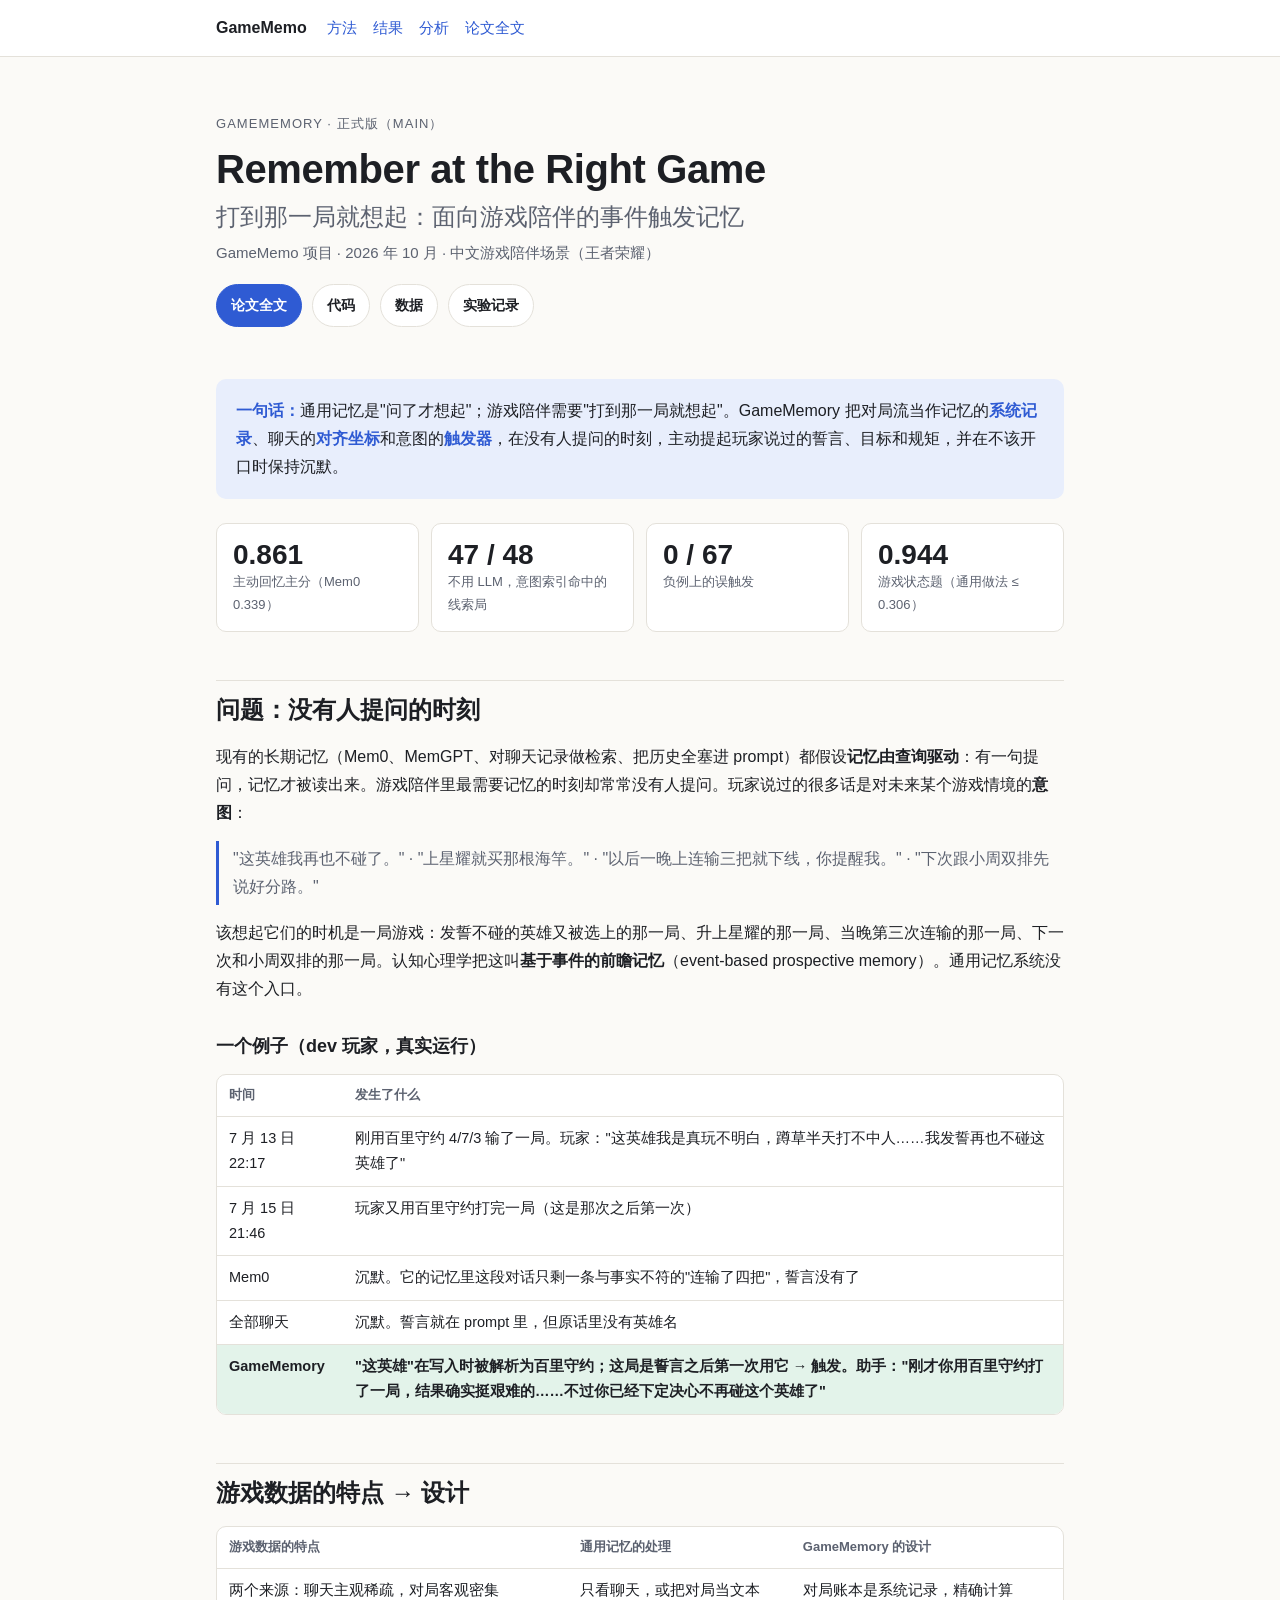
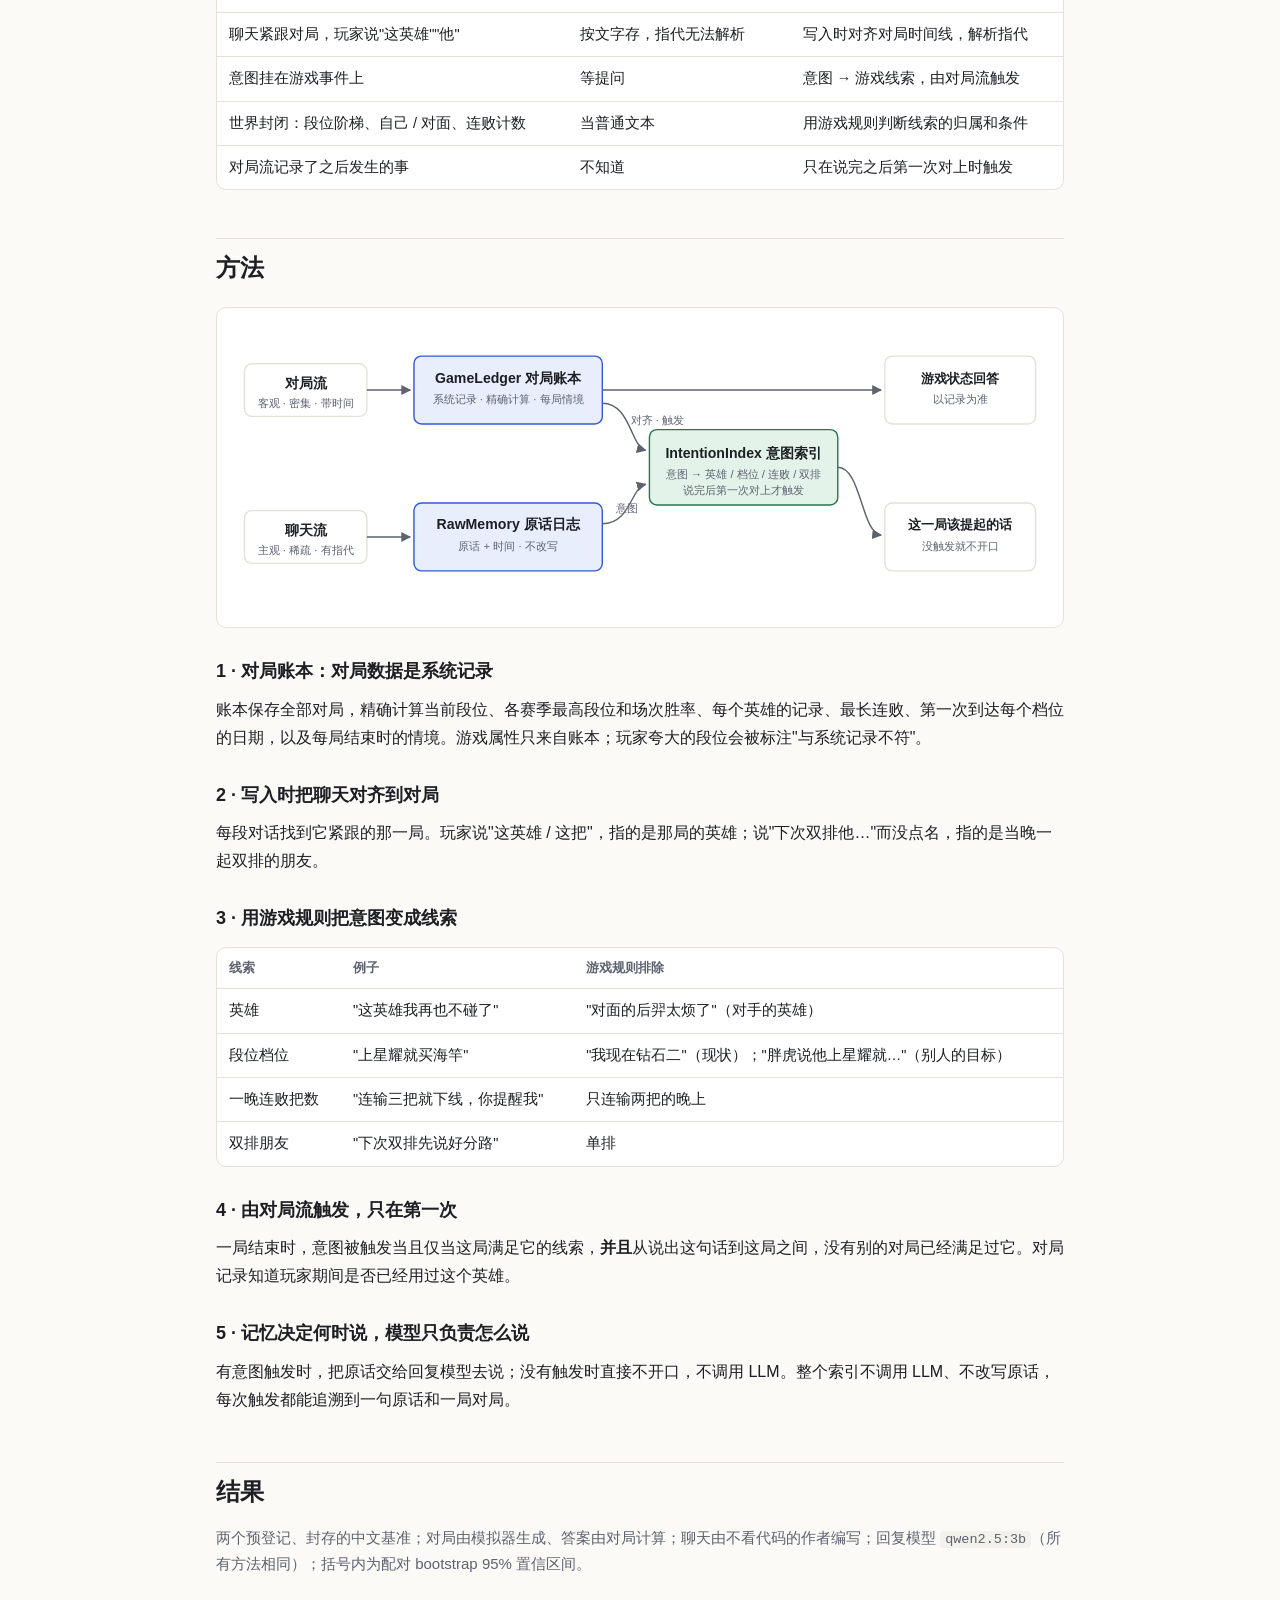
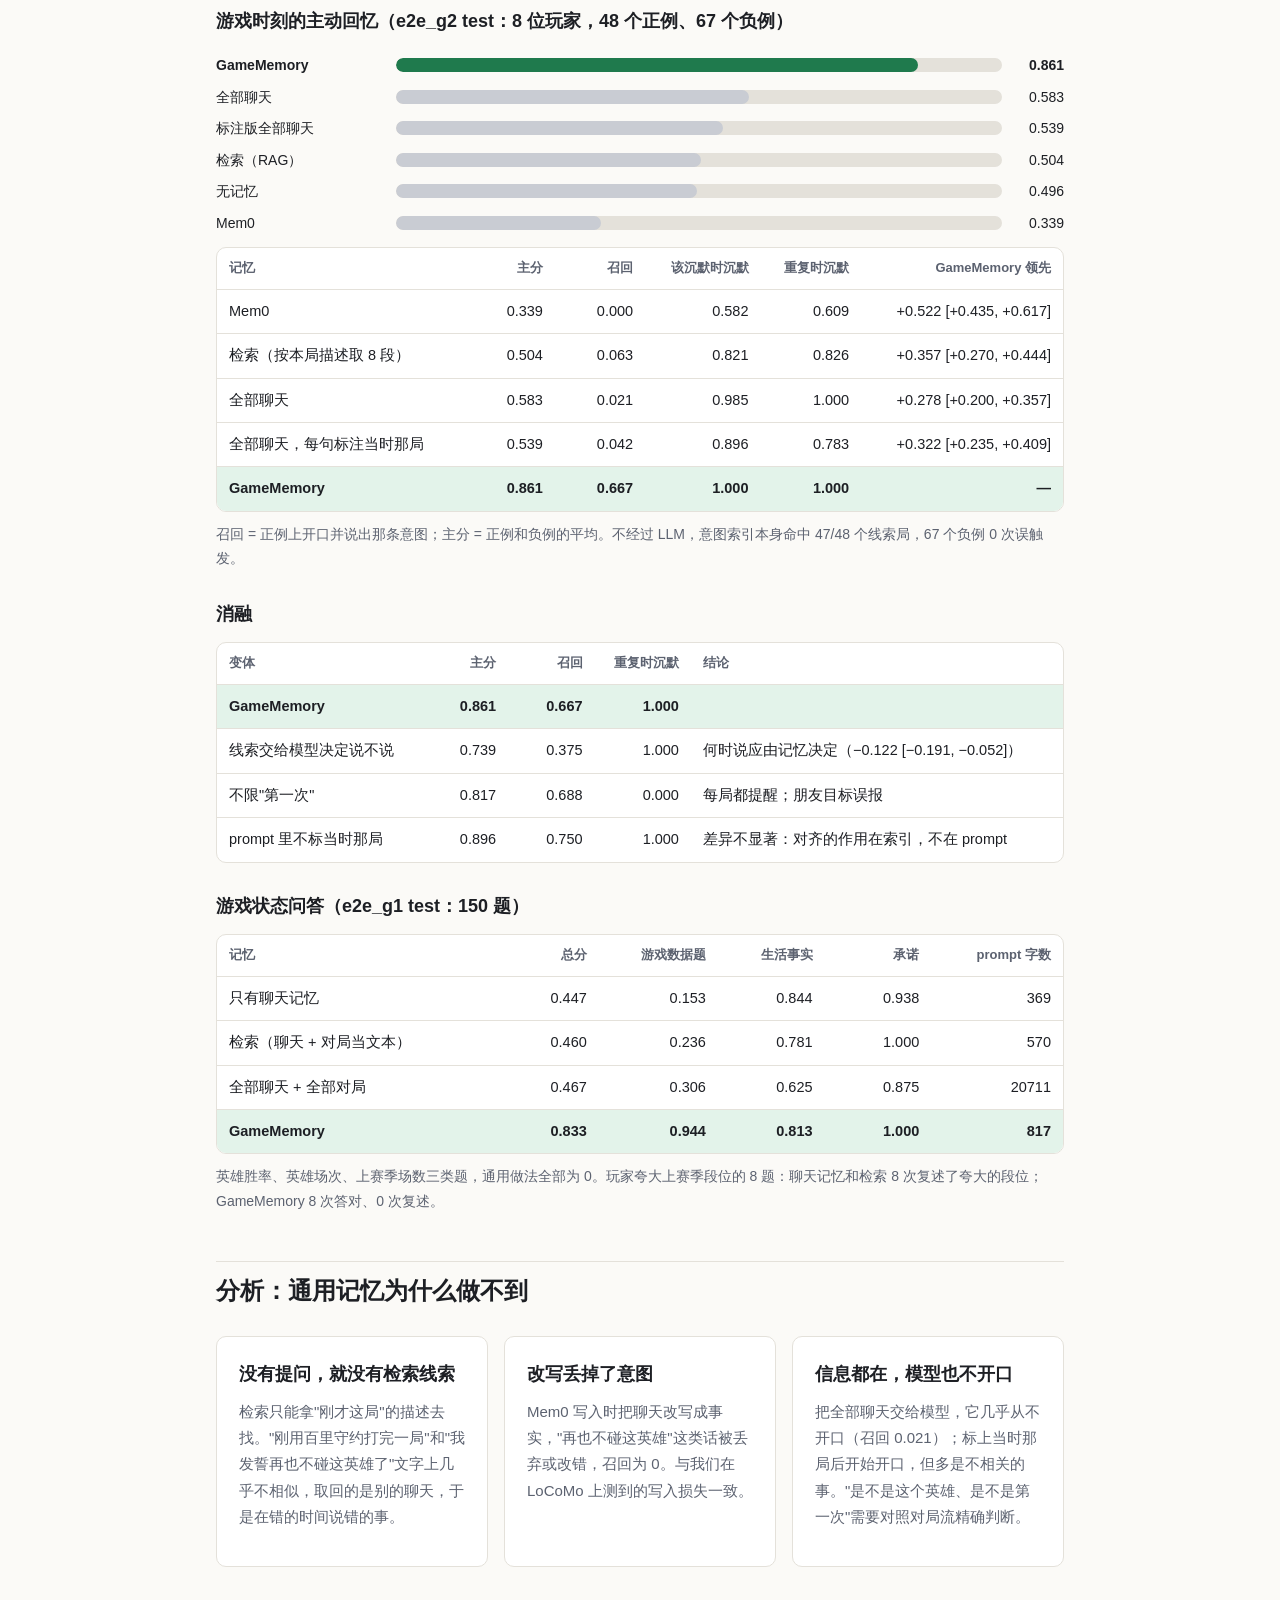
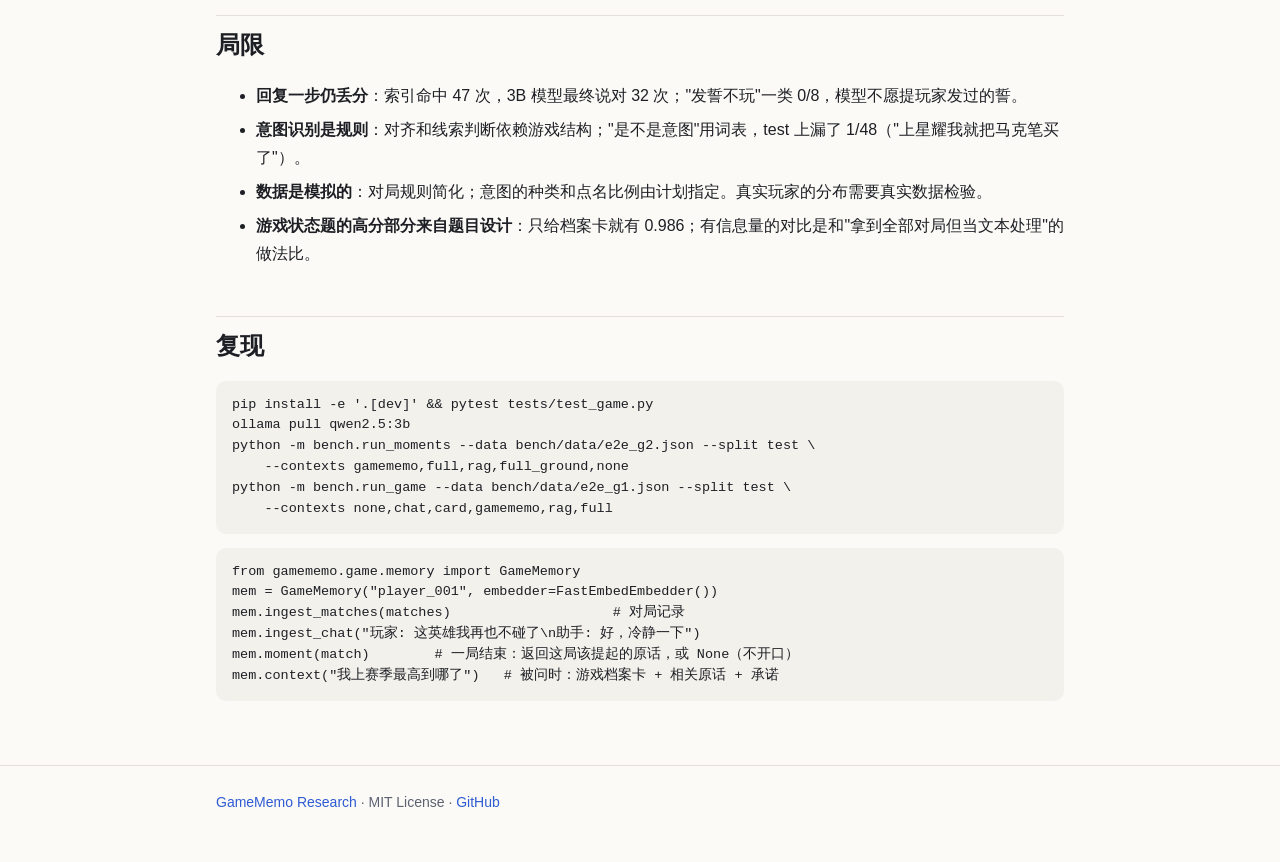
==== game-memory/index.html @ 614db61b "Publish project site from main:site/ Co-Authored-By: Claude Opus 5.5 <noreply@anthropic.com> Claude-" ====
<!doctype html>
<html lang="zh-CN">
<head>
<meta charset="utf-8">
<meta name="viewport" content="width=device-width, initial-scale=1">
<title>GameMemory · Event-Triggered Memory</title>
<meta name="description" content="Remember at the Right Game: Event-Triggered Memory for Game Companions. 打到那一局就想起：面向游戏陪伴的事件触发记忆。">
<link rel="stylesheet" href="../assets/style.css">
</head>
<body>
<header class="top"><div class="wrap">
  <a class="brand" href="../">GameMemo</a>
  <nav>
    <a href="#method">方法</a>
    <a href="#results">结果</a>
    <a href="#analysis">分析</a>
    <a href="https://github.com/haochen2115/GameMemo/blob/main/docs/PAPER.md">论文全文</a>
  </nav>
</div></header>

<main class="wrap">
<section class="hero">
  <p class="eyebrow">GameMemory · 正式版（main）</p>
  <h1>Remember at the Right Game<span class="sub">打到那一局就想起：面向游戏陪伴的事件触发记忆</span></h1>
  <p class="meta">GameMemo 项目 · 2026 年 10 月 · 中文游戏陪伴场景（王者荣耀）</p>
  <div class="buttons">
    <a class="btn primary" href="https://github.com/haochen2115/GameMemo/blob/main/docs/PAPER.md">论文全文</a>
    <a class="btn" href="https://github.com/haochen2115/GameMemo/tree/main/gamememo/game">代码</a>
    <a class="btn" href="https://github.com/haochen2115/GameMemo/tree/main/bench/data">数据</a>
    <a class="btn" href="https://github.com/haochen2115/GameMemo/blob/main/docs/EXPERIMENTS.md">实验记录</a>
  </div>
</section>

<div class="tldr">
  <strong>一句话：</strong>通用记忆是"问了才想起"；游戏陪伴需要"打到那一局就想起"。GameMemory 把对局流当作记忆的<strong>系统记录</strong>、聊天的<strong>对齐坐标</strong>和意图的<strong>触发器</strong>，在没有人提问的时刻，主动提起玩家说过的誓言、目标和规矩，并在不该开口时保持沉默。
</div>

<div class="stats">
  <div class="stat"><div class="n">0.861</div><div class="l">主动回忆主分（Mem0 0.339）</div></div>
  <div class="stat"><div class="n">47 / 48</div><div class="l">不用 LLM，意图索引命中的线索局</div></div>
  <div class="stat"><div class="n">0 / 67</div><div class="l">负例上的误触发</div></div>
  <div class="stat"><div class="n">0.944</div><div class="l">游戏状态题（通用做法 ≤ 0.306）</div></div>
</div>

<h2>问题：没有人提问的时刻</h2>
<p>现有的长期记忆（Mem0、MemGPT、对聊天记录做检索、把历史全塞进 prompt）都假设<strong>记忆由查询驱动</strong>：有一句提问，记忆才被读出来。游戏陪伴里最需要记忆的时刻却常常没有人提问。玩家说过的很多话是对未来某个游戏情境的<strong>意图</strong>：</p>
<div class="quote">"这英雄我再也不碰了。" · "上星耀就买那根海竿。" · "以后一晚上连输三把就下线，你提醒我。" · "下次跟小周双排先说好分路。"</div>
<p>该想起它们的时机是一局游戏：发誓不碰的英雄又被选上的那一局、升上星耀的那一局、当晚第三次连输的那一局、下一次和小周双排的那一局。认知心理学把这叫<strong>基于事件的前瞻记忆</strong>（event-based prospective memory）。通用记忆系统没有这个入口。</p>

<h3>一个例子（dev 玩家，真实运行）</h3>
<div class="table-scroll"><table>
  <tr><th>时间</th><th>发生了什么</th></tr>
  <tr><td>7 月 13 日 22:17</td><td>刚用百里守约 4/7/3 输了一局。玩家："这英雄我是真玩不明白，蹲草半天打不中人……我发誓再也不碰这英雄了"</td></tr>
  <tr><td>7 月 15 日 21:46</td><td>玩家又用百里守约打完一局（这是那次之后第一次）</td></tr>
  <tr><td>Mem0</td><td>沉默。它的记忆里这段对话只剩一条与事实不符的"连输了四把"，誓言没有了</td></tr>
  <tr><td>全部聊天</td><td>沉默。誓言就在 prompt 里，但原话里没有英雄名</td></tr>
  <tr class="ours"><td>GameMemory</td><td>"这英雄"在写入时被解析为百里守约；这局是誓言之后第一次用它 → 触发。助手："刚才你用百里守约打了一局，结果确实挺艰难的……不过你已经下定决心不再碰这个英雄了"</td></tr>
</table></div>

<h2>游戏数据的特点 → 设计</h2>
<div class="table-scroll"><table>
  <tr><th>游戏数据的特点</th><th>通用记忆的处理</th><th>GameMemory 的设计</th></tr>
  <tr><td>两个来源：聊天主观稀疏，对局客观密集</td><td>只看聊天，或把对局当文本</td><td>对局账本是系统记录，精确计算</td></tr>
  <tr><td>聊天紧跟对局，玩家说"这英雄""他"</td><td>按文字存，指代无法解析</td><td>写入时对齐对局时间线，解析指代</td></tr>
  <tr><td>意图挂在游戏事件上</td><td>等提问</td><td>意图 → 游戏线索，由对局流触发</td></tr>
  <tr><td>世界封闭：段位阶梯、自己 / 对面、连败计数</td><td>当普通文本</td><td>用游戏规则判断线索的归属和条件</td></tr>
  <tr><td>对局流记录了之后发生的事</td><td>不知道</td><td>只在说完之后第一次对上时触发</td></tr>
</table></div>

<h2 id="method">方法</h2>
<div class="figure wide">
<svg viewBox="0 0 860 300" role="img" aria-label="GameMemory 架构：对局流进入对局账本，聊天流进入原话日志；意图索引用对局账本对齐聊天、用对局流触发意图；输出游戏状态回答和这一局该提起的话。">
  <defs><marker id="arr" viewBox="0 0 10 10" refX="9" refY="5" markerWidth="7" markerHeight="7" orient="auto-start-reverse"><path d="M0,0 L10,5 L0,10 z" class="svg-arrow"/></marker></defs>
  <rect x="10" y="40" width="130" height="56" rx="8" class="svg-box"/>
  <text x="75" y="66" text-anchor="middle" class="svg-ink" font-size="15" font-weight="600">对局流</text>
  <text x="75" y="86" text-anchor="middle" class="svg-muted" font-size="12">客观 · 密集 · 带时间</text>
  <rect x="10" y="196" width="130" height="56" rx="8" class="svg-box"/>
  <text x="75" y="222" text-anchor="middle" class="svg-ink" font-size="15" font-weight="600">聊天流</text>
  <text x="75" y="242" text-anchor="middle" class="svg-muted" font-size="12">主观 · 稀疏 · 有指代</text>
  <rect x="190" y="32" width="200" height="72" rx="8" class="svg-box-accent"/>
  <text x="290" y="60" text-anchor="middle" class="svg-ink" font-size="15" font-weight="600">GameLedger 对局账本</text>
  <text x="290" y="82" text-anchor="middle" class="svg-muted" font-size="12">系统记录 · 精确计算 · 每局情境</text>
  <rect x="190" y="188" width="200" height="72" rx="8" class="svg-box-accent"/>
  <text x="290" y="216" text-anchor="middle" class="svg-ink" font-size="15" font-weight="600">RawMemory 原话日志</text>
  <text x="290" y="238" text-anchor="middle" class="svg-muted" font-size="12">原话 + 时间 · 不改写</text>
  <rect x="440" y="110" width="200" height="80" rx="8" class="svg-box-good"/>
  <text x="540" y="140" text-anchor="middle" class="svg-ink" font-size="15" font-weight="600">IntentionIndex 意图索引</text>
  <text x="540" y="161" text-anchor="middle" class="svg-muted" font-size="12">意图 → 英雄 / 档位 / 连败 / 双排</text>
  <text x="540" y="178" text-anchor="middle" class="svg-muted" font-size="12">说完后第一次对上才触发</text>
  <rect x="690" y="32" width="160" height="72" rx="8" class="svg-box"/>
  <text x="770" y="60" text-anchor="middle" class="svg-ink" font-size="14" font-weight="600">游戏状态回答</text>
  <text x="770" y="82" text-anchor="middle" class="svg-muted" font-size="12">以记录为准</text>
  <rect x="690" y="188" width="160" height="72" rx="8" class="svg-box"/>
  <text x="770" y="216" text-anchor="middle" class="svg-ink" font-size="14" font-weight="600">这一局该提起的话</text>
  <text x="770" y="238" text-anchor="middle" class="svg-muted" font-size="12">没触发就不开口</text>
  <line x1="140" y1="68" x2="186" y2="68" class="svg-line" marker-end="url(#arr)"/>
  <line x1="140" y1="224" x2="186" y2="224" class="svg-line" marker-end="url(#arr)"/>
  <path d="M390 82 C 420 82, 420 128, 436 132" class="svg-line" marker-end="url(#arr)"/>
  <text x="420" y="104" class="svg-muted" font-size="12">对齐 · 触发</text>
  <path d="M390 210 C 420 210, 420 172, 436 168" class="svg-line" marker-end="url(#arr)"/>
  <text x="404" y="198" class="svg-muted" font-size="12">意图</text>
  <line x1="390" y1="68" x2="686" y2="68" class="svg-line" marker-end="url(#arr)"/>
  <path d="M640 150 C 665 150, 665 220, 686 222" class="svg-line" marker-end="url(#arr)"/>
</svg>
</div>

<h3>1 · 对局账本：对局数据是系统记录</h3>
<p>账本保存全部对局，精确计算当前段位、各赛季最高段位和场次胜率、每个英雄的记录、最长连败、第一次到达每个档位的日期，以及每局结束时的情境。游戏属性只来自账本；玩家夸大的段位会被标注"与系统记录不符"。</p>

<h3>2 · 写入时把聊天对齐到对局</h3>
<p>每段对话找到它紧跟的那一局。玩家说"这英雄 / 这把"，指的是那局的英雄；说"下次双排他…"而没点名，指的是当晚一起双排的朋友。</p>

<h3>3 · 用游戏规则把意图变成线索</h3>
<div class="table-scroll"><table>
  <tr><th>线索</th><th>例子</th><th>游戏规则排除</th></tr>
  <tr><td>英雄</td><td>"这英雄我再也不碰了"</td><td>"对面的后羿太烦了"（对手的英雄）</td></tr>
  <tr><td>段位档位</td><td>"上星耀就买海竿"</td><td>"我现在钻石二"（现状）；"胖虎说他上星耀就…"（别人的目标）</td></tr>
  <tr><td>一晚连败把数</td><td>"连输三把就下线，你提醒我"</td><td>只连输两把的晚上</td></tr>
  <tr><td>双排朋友</td><td>"下次双排先说好分路"</td><td>单排</td></tr>
</table></div>

<h3>4 · 由对局流触发，只在第一次</h3>
<p>一局结束时，意图被触发当且仅当这局满足它的线索，<strong>并且</strong>从说出这句话到这局之间，没有别的对局已经满足过它。对局记录知道玩家期间是否已经用过这个英雄。</p>

<h3>5 · 记忆决定何时说，模型只负责怎么说</h3>
<p>有意图触发时，把原话交给回复模型去说；没有触发时直接不开口，不调用 LLM。整个索引不调用 LLM、不改写原话，每次触发都能追溯到一句原话和一局对局。</p>

<h2 id="results">结果</h2>
<p class="meta">两个预登记、封存的中文基准；对局由模拟器生成、答案由对局计算；聊天由不看代码的作者编写；回复模型 <code>qwen2.5:3b</code>（所有方法相同）；括号内为配对 bootstrap 95% 置信区间。</p>

<h3>游戏时刻的主动回忆（e2e_g2 test：8 位玩家，48 个正例、67 个负例）</h3>
<div class="bars" role="img" aria-label="主分：GameMemory 0.861，全部聊天 0.583，检索 0.504，无记忆 0.496，Mem0 0.339">
  <div class="bar-row ours"><span>GameMemory</span><div class="bar-track"><div class="bar-fill" style="width:86.1%"></div></div><span class="bar-val">0.861</span></div>
  <div class="bar-row"><span>全部聊天</span><div class="bar-track"><div class="bar-fill" style="width:58.3%"></div></div><span class="bar-val">0.583</span></div>
  <div class="bar-row"><span>标注版全部聊天</span><div class="bar-track"><div class="bar-fill" style="width:53.9%"></div></div><span class="bar-val">0.539</span></div>
  <div class="bar-row"><span>检索（RAG）</span><div class="bar-track"><div class="bar-fill" style="width:50.4%"></div></div><span class="bar-val">0.504</span></div>
  <div class="bar-row"><span>无记忆</span><div class="bar-track"><div class="bar-fill" style="width:49.6%"></div></div><span class="bar-val">0.496</span></div>
  <div class="bar-row"><span>Mem0</span><div class="bar-track"><div class="bar-fill" style="width:33.9%"></div></div><span class="bar-val">0.339</span></div>
</div>
<div class="table-scroll"><table>
  <tr><th>记忆</th><th class="num">主分</th><th class="num">召回</th><th class="num">该沉默时沉默</th><th class="num">重复时沉默</th><th class="num">GameMemory 领先</th></tr>
  <tr><td>Mem0</td><td class="num">0.339</td><td class="num">0.000</td><td class="num">0.582</td><td class="num">0.609</td><td class="num">+0.522 [+0.435, +0.617]</td></tr>
  <tr><td>检索（按本局描述取 8 段）</td><td class="num">0.504</td><td class="num">0.063</td><td class="num">0.821</td><td class="num">0.826</td><td class="num">+0.357 [+0.270, +0.444]</td></tr>
  <tr><td>全部聊天</td><td class="num">0.583</td><td class="num">0.021</td><td class="num">0.985</td><td class="num">1.000</td><td class="num">+0.278 [+0.200, +0.357]</td></tr>
  <tr><td>全部聊天，每句标注当时那局</td><td class="num">0.539</td><td class="num">0.042</td><td class="num">0.896</td><td class="num">0.783</td><td class="num">+0.322 [+0.235, +0.409]</td></tr>
  <tr class="ours"><td>GameMemory</td><td class="num">0.861</td><td class="num">0.667</td><td class="num">1.000</td><td class="num">1.000</td><td class="num">—</td></tr>
</table></div>
<p class="caption">召回 = 正例上开口并说出那条意图；主分 = 正例和负例的平均。不经过 LLM，意图索引本身命中 47/48 个线索局，67 个负例 0 次误触发。</p>

<h3>消融</h3>
<div class="table-scroll"><table>
  <tr><th>变体</th><th class="num">主分</th><th class="num">召回</th><th class="num">重复时沉默</th><th>结论</th></tr>
  <tr class="ours"><td>GameMemory</td><td class="num">0.861</td><td class="num">0.667</td><td class="num">1.000</td><td></td></tr>
  <tr><td>线索交给模型决定说不说</td><td class="num">0.739</td><td class="num">0.375</td><td class="num">1.000</td><td>何时说应由记忆决定（−0.122 [−0.191, −0.052]）</td></tr>
  <tr><td>不限"第一次"</td><td class="num">0.817</td><td class="num">0.688</td><td class="num">0.000</td><td>每局都提醒；朋友目标误报</td></tr>
  <tr><td>prompt 里不标当时那局</td><td class="num">0.896</td><td class="num">0.750</td><td class="num">1.000</td><td>差异不显著：对齐的作用在索引，不在 prompt</td></tr>
</table></div>

<h3>游戏状态问答（e2e_g1 test：150 题）</h3>
<div class="table-scroll"><table>
  <tr><th>记忆</th><th class="num">总分</th><th class="num">游戏数据题</th><th class="num">生活事实</th><th class="num">承诺</th><th class="num">prompt 字数</th></tr>
  <tr><td>只有聊天记忆</td><td class="num">0.447</td><td class="num">0.153</td><td class="num">0.844</td><td class="num">0.938</td><td class="num">369</td></tr>
  <tr><td>检索（聊天 + 对局当文本）</td><td class="num">0.460</td><td class="num">0.236</td><td class="num">0.781</td><td class="num">1.000</td><td class="num">570</td></tr>
  <tr><td>全部聊天 + 全部对局</td><td class="num">0.467</td><td class="num">0.306</td><td class="num">0.625</td><td class="num">0.875</td><td class="num">20711</td></tr>
  <tr class="ours"><td>GameMemory</td><td class="num">0.833</td><td class="num">0.944</td><td class="num">0.813</td><td class="num">1.000</td><td class="num">817</td></tr>
</table></div>
<p class="caption">英雄胜率、英雄场次、上赛季场数三类题，通用做法全部为 0。玩家夸大上赛季段位的 8 题：聊天记忆和检索 8 次复述了夸大的段位；GameMemory 8 次答对、0 次复述。</p>

<h2 id="analysis">分析：通用记忆为什么做不到</h2>
<div class="cards">
  <div class="card"><h3>没有提问，就没有检索线索</h3><p>检索只能拿"刚才这局"的描述去找。"刚用百里守约打完一局"和"我发誓再也不碰这英雄了"文字上几乎不相似，取回的是别的聊天，于是在错的时间说错的事。</p></div>
  <div class="card"><h3>改写丢掉了意图</h3><p>Mem0 写入时把聊天改写成事实，"再也不碰这英雄"这类话被丢弃或改错，召回为 0。与我们在 LoCoMo 上测到的写入损失一致。</p></div>
  <div class="card"><h3>信息都在，模型也不开口</h3><p>把全部聊天交给模型，它几乎从不开口（召回 0.021）；标上当时那局后开始开口，但多是不相关的事。"是不是这个英雄、是不是第一次"需要对照对局流精确判断。</p></div>
</div>

<h2>局限</h2>
<ul class="tight">
  <li><strong>回复一步仍丢分</strong>：索引命中 47 次，3B 模型最终说对 32 次；"发誓不玩"一类 0/8，模型不愿提玩家发过的誓。</li>
  <li><strong>意图识别是规则</strong>：对齐和线索判断依赖游戏结构；"是不是意图"用词表，test 上漏了 1/48（"上星耀我就把马克笔买了"）。</li>
  <li><strong>数据是模拟的</strong>：对局规则简化；意图的种类和点名比例由计划指定。真实玩家的分布需要真实数据检验。</li>
  <li><strong>游戏状态题的高分部分来自题目设计</strong>：只给档案卡就有 0.986；有信息量的对比是和"拿到全部对局但当文本处理"的做法比。</li>
</ul>

<h2>复现</h2>
<pre><code>pip install -e '.[dev]' &amp;&amp; pytest tests/test_game.py
ollama pull qwen2.5:3b
python -m bench.run_moments --data bench/data/e2e_g2.json --split test \
    --contexts gamememo,full,rag,full_ground,none
python -m bench.run_game --data bench/data/e2e_g1.json --split test \
    --contexts none,chat,card,gamememo,rag,full</code></pre>
<pre><code>from gamememo.game.memory import GameMemory
mem = GameMemory("player_001", embedder=FastEmbedEmbedder())
mem.ingest_matches(matches)                    # 对局记录
mem.ingest_chat("玩家: 这英雄我再也不碰了\n助手: 好，冷静一下")
mem.moment(match)        # 一局结束：返回这局该提起的原话，或 None（不开口）
mem.context("我上赛季最高到哪了")   # 被问时：游戏档案卡 + 相关原话 + 承诺</code></pre>
</main>

<footer><div class="wrap"><a href="../">GameMemo Research</a> · MIT License · <a href="https://github.com/haochen2115/GameMemo">GitHub</a></div></footer>
</body>
</html>
---- assets/style.css ----
:root {
  --bg: #fbfaf7;
  --surface: #ffffff;
  --ink: #1d1f24;
  --muted: #5c6270;
  --line: #e4e1da;
  --accent: #2f5bd3;
  --accent-soft: #e8eefc;
  --good: #1f7a4d;
  --good-soft: #e3f3ea;
  --warn: #9a5b00;
  --warn-soft: #fbf0dd;
  --bar-base: #c9ccd3;
  --code-bg: #f3f1ec;
  --radius: 10px;
  --maxw: 880px;
  color-scheme: light;
}
@media (prefers-color-scheme: dark) {
  :root {
    --bg: #14161b;
    --surface: #1b1e24;
    --ink: #e8e9ec;
    --muted: #a3a8b3;
    --line: #2c3038;
    --accent: #7ea2ff;
    --accent-soft: #1f2a44;
    --good: #5fd39a;
    --good-soft: #17342a;
    --warn: #f0b660;
    --warn-soft: #3a2c15;
    --bar-base: #464b56;
    --code-bg: #22252c;
    color-scheme: dark;
  }
}
* { box-sizing: border-box; }
html { -webkit-text-size-adjust: 100%; }
body {
  margin: 0;
  background: var(--bg);
  color: var(--ink);
  font: 16px/1.75 -apple-system, BlinkMacSystemFont, "Segoe UI", "PingFang SC", "Hiragino Sans GB",
        "Noto Sans CJK SC", "Microsoft YaHei", sans-serif;
}
a { color: var(--accent); text-decoration: none; }
a:hover { text-decoration: underline; }
.wrap { max-width: var(--maxw); margin: 0 auto; padding: 0 16px; }
header.top {
  border-bottom: 1px solid var(--line);
  background: var(--surface);
}
header.top .wrap { display: flex; gap: 20px; align-items: center; height: 56px; flex-wrap: wrap; }
header.top .brand { font-weight: 700; color: var(--ink); }
header.top nav { display: flex; gap: 16px; font-size: 15px; }
.hero { padding: 56px 0 28px; }
.eyebrow { font-size: 13px; letter-spacing: .08em; text-transform: uppercase; color: var(--muted); margin: 0 0 8px; }
h1 { font-size: clamp(28px, 5vw, 40px); line-height: 1.25; margin: 0 0 8px; letter-spacing: -.01em; }
h1 .sub { display: block; font-size: .6em; font-weight: 500; color: var(--muted); margin-top: 8px; letter-spacing: 0; }
h2 { font-size: 24px; margin: 48px 0 12px; padding-top: 8px; border-top: 1px solid var(--line); }
h3 { font-size: 18px; margin: 28px 0 8px; }
p { margin: 0 0 14px; }
.meta { color: var(--muted); font-size: 15px; }
.buttons { display: flex; gap: 10px; flex-wrap: wrap; margin: 18px 0 0; }
.btn {
  display: inline-block; padding: 8px 14px; border-radius: 999px; font-size: 14px; font-weight: 600;
  border: 1px solid var(--line); background: var(--surface); color: var(--ink);
}
.btn.primary { background: var(--accent); border-color: var(--accent); color: #fff; }
@media (prefers-color-scheme: dark) { .btn.primary { color: #0e1320; } }
.tldr {
  background: var(--accent-soft); border-radius: var(--radius); padding: 18px 20px; margin: 24px 0;
}
.tldr strong { color: var(--accent); }
.cards { display: grid; grid-template-columns: repeat(auto-fit, minmax(260px, 1fr)); gap: 16px; margin: 24px 0; }
.card {
  background: var(--surface); border: 1px solid var(--line); border-radius: var(--radius); padding: 22px;
  display: flex; flex-direction: column;
}
.card h3 { margin-top: 0; }
.card .tag { font-size: 12px; font-weight: 700; letter-spacing: .06em; text-transform: uppercase; margin-bottom: 8px; }
.tag.formal { color: var(--good); }
.tag.preview { color: var(--warn); }
.card p { color: var(--muted); font-size: 15px; }
.card .more { margin-top: auto; font-weight: 600; }
.stats { display: grid; grid-template-columns: repeat(auto-fit, minmax(150px, 1fr)); gap: 12px; margin: 20px 0; }
.stat { background: var(--surface); border: 1px solid var(--line); border-radius: var(--radius); padding: 14px 16px; }
.stat .n { font-size: 28px; font-weight: 700; line-height: 1.2; font-variant-numeric: tabular-nums; }
.stat .l { font-size: 13px; color: var(--muted); }
.table-scroll { overflow-x: auto; margin: 12px 0 18px; border: 1px solid var(--line); border-radius: var(--radius); background: var(--surface); }
table { border-collapse: collapse; width: 100%; font-size: 14.5px; font-variant-numeric: tabular-nums; }
th, td { padding: 9px 12px; text-align: left; border-bottom: 1px solid var(--line); vertical-align: top; }
td.num, th.num { white-space: nowrap; }
th, td { min-width: 5.5em; }
th { font-weight: 600; color: var(--muted); font-size: 13px; }
tr:last-child td { border-bottom: 0; }
td.num, th.num { text-align: right; }
tr.ours td { background: var(--good-soft); font-weight: 600; }
.caption { font-size: 14px; color: var(--muted); margin-top: -8px; }
.bars { margin: 16px 0 8px; }
.bar-row { display: grid; grid-template-columns: 170px 1fr 52px; gap: 10px; align-items: center; margin: 7px 0; font-size: 14px; }
.bar-track { height: 14px; background: var(--line); border-radius: 7px; overflow: hidden; }
.bar-fill { height: 100%; background: var(--bar-base); border-radius: 7px; }
.bar-row.ours .bar-fill { background: var(--good); }
.bar-row.ours { font-weight: 700; }
.bar-val { text-align: right; font-variant-numeric: tabular-nums; }
@media (max-width: 520px) { .bar-row { grid-template-columns: 110px 1fr 44px; font-size: 13px; } }
.quote { border-left: 3px solid var(--accent); padding: 4px 0 4px 14px; margin: 14px 0; color: var(--muted); }
.figure { background: var(--surface); border: 1px solid var(--line); border-radius: var(--radius); padding: 18px; margin: 18px 0; }
.figure svg, .figure img { width: 100%; height: auto; display: block; }
.note { background: var(--warn-soft); border-radius: var(--radius); padding: 14px 18px; margin: 18px 0; font-size: 15px; }
code, pre { font-family: ui-monospace, SFMono-Regular, Menlo, Consolas, monospace; font-size: 13.5px; }
code { background: var(--code-bg); padding: 1px 5px; border-radius: 4px; }
pre { background: var(--code-bg); padding: 14px 16px; border-radius: var(--radius); overflow-x: auto; line-height: 1.55; }
pre code { background: none; padding: 0; }
ol.contrib li, ul.tight li { margin-bottom: 6px; }
footer { border-top: 1px solid var(--line); margin-top: 64px; padding: 24px 0 48px; color: var(--muted); font-size: 14px; }
.svg-ink { fill: var(--ink); }
.svg-muted { fill: var(--muted); }
.svg-box { fill: var(--surface); stroke: var(--line); stroke-width: 1.5; }
.svg-box-accent { fill: var(--accent-soft); stroke: var(--accent); stroke-width: 1.5; }
.svg-box-good { fill: var(--good-soft); stroke: var(--good); stroke-width: 1.5; }
.svg-line { stroke: var(--muted); stroke-width: 1.5; fill: none; }
.svg-arrow { fill: var(--muted); }
.figure.wide { overflow-x: auto; }
.figure.wide svg { min-width: 640px; }
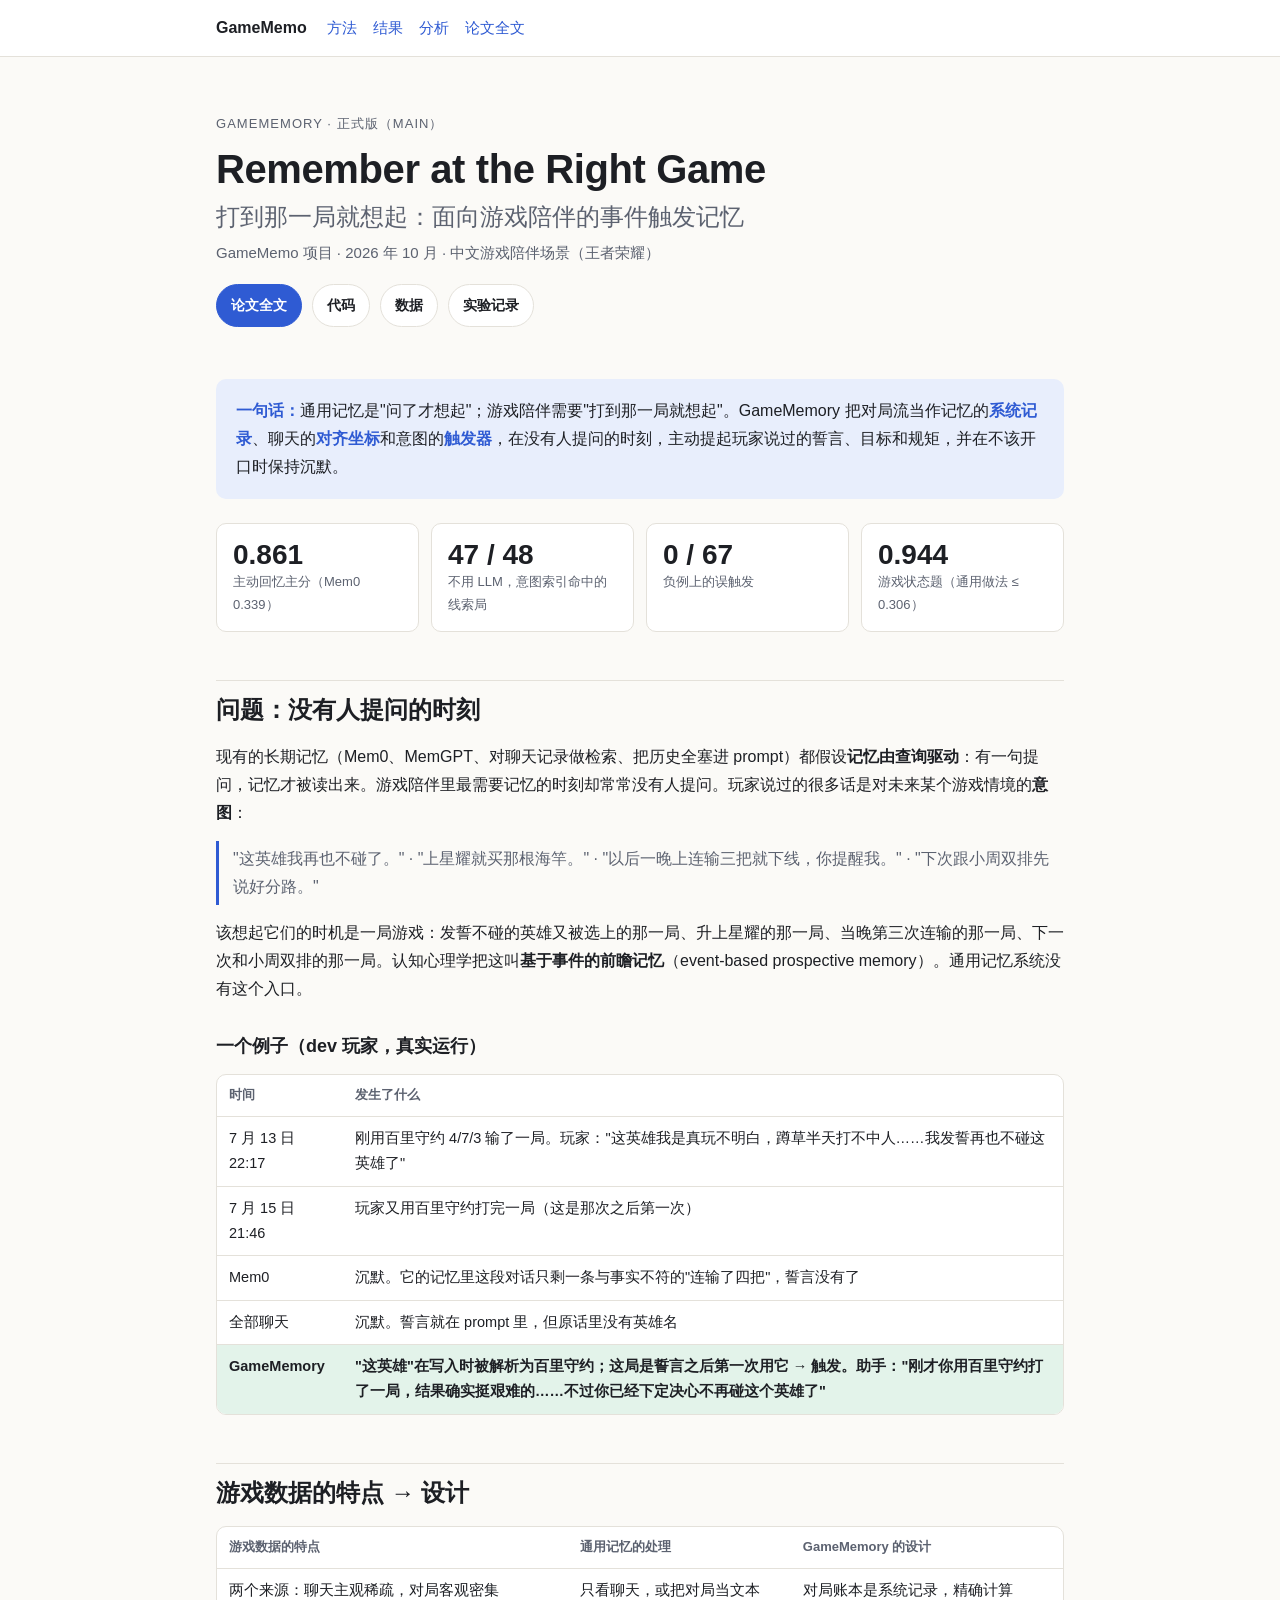
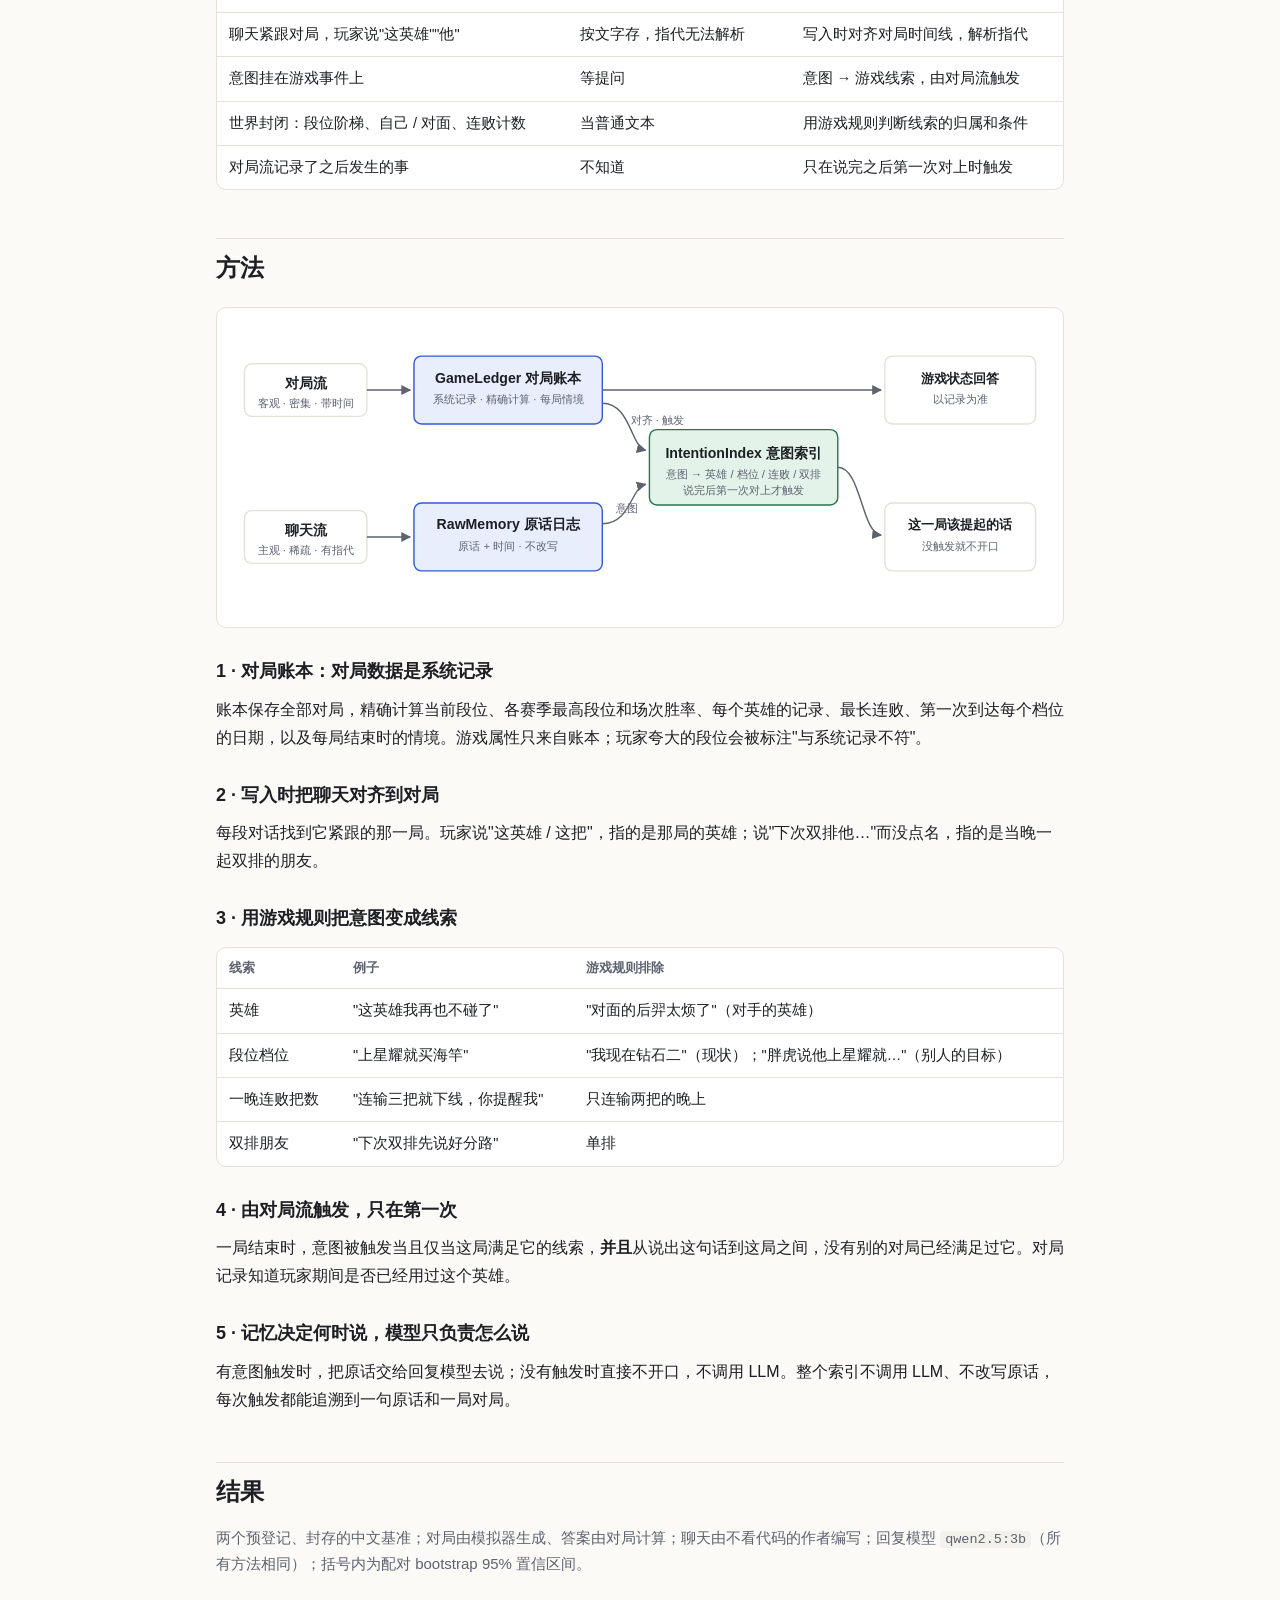
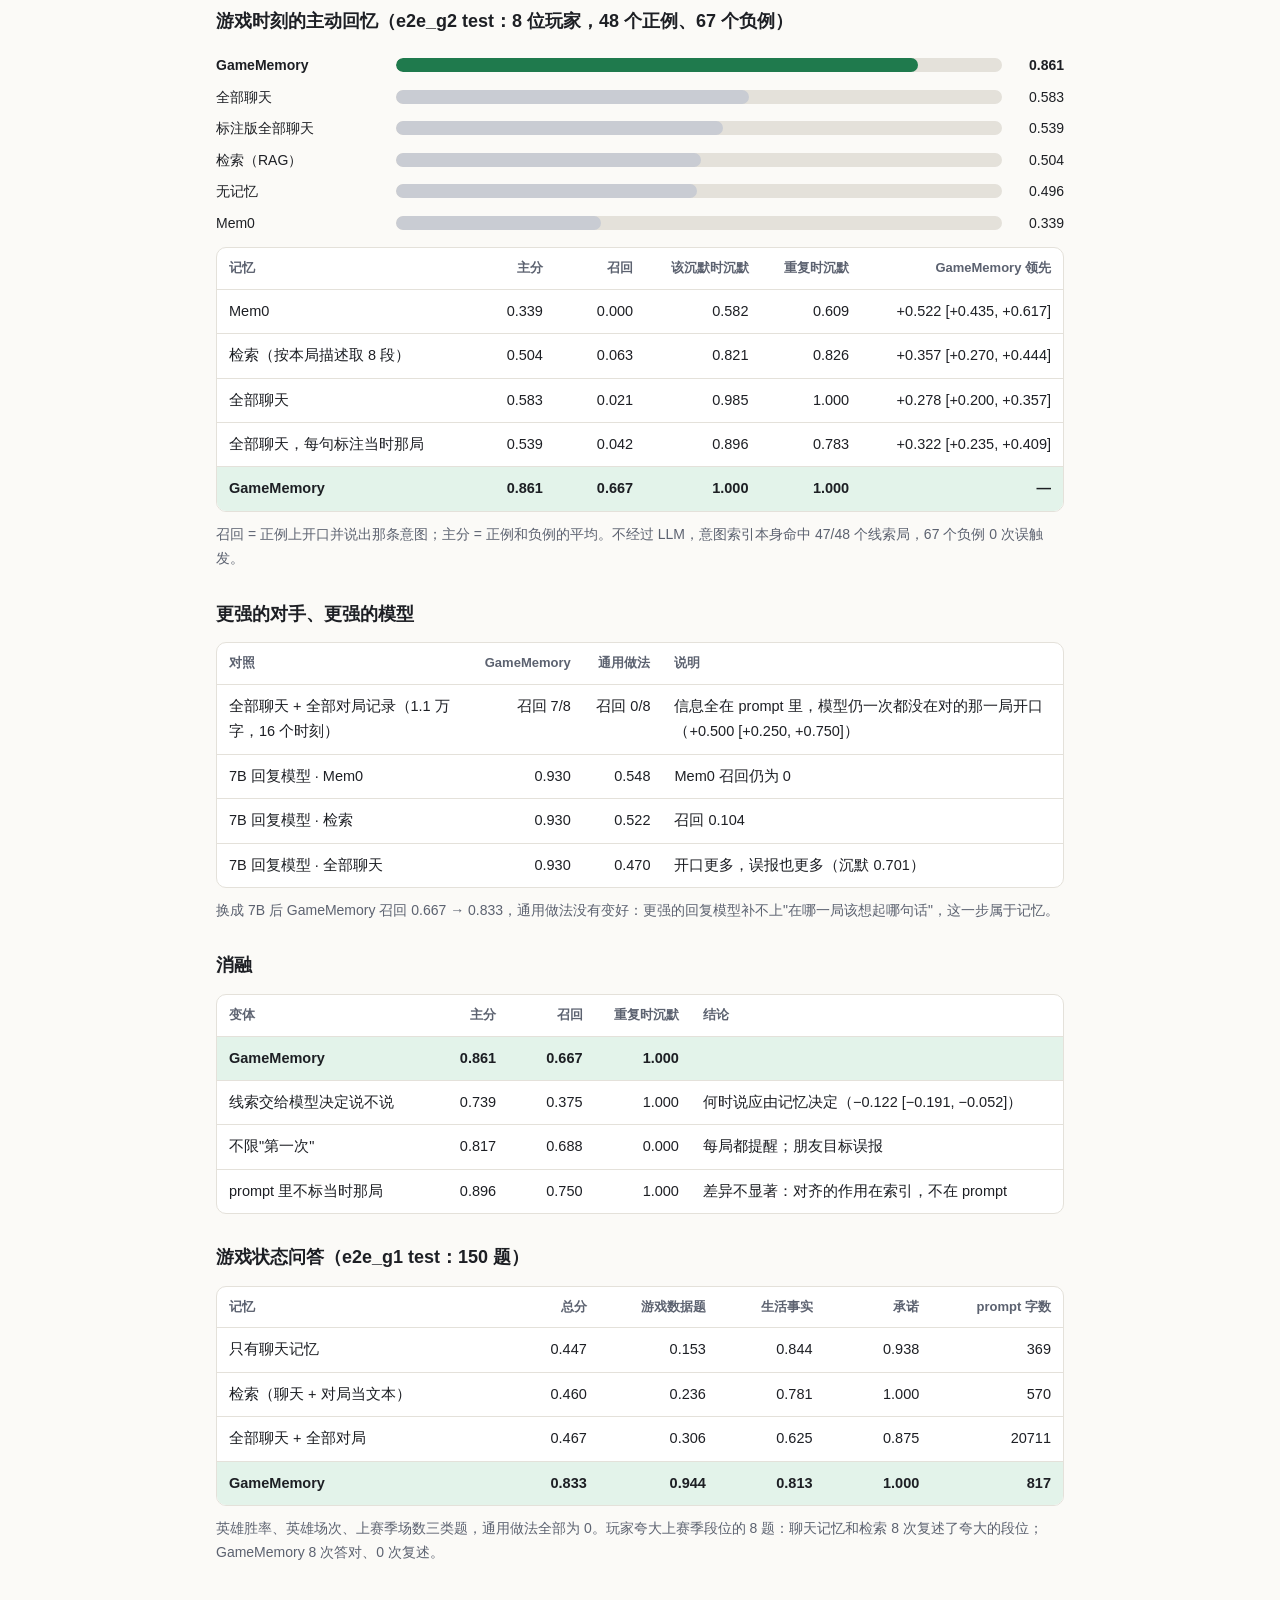
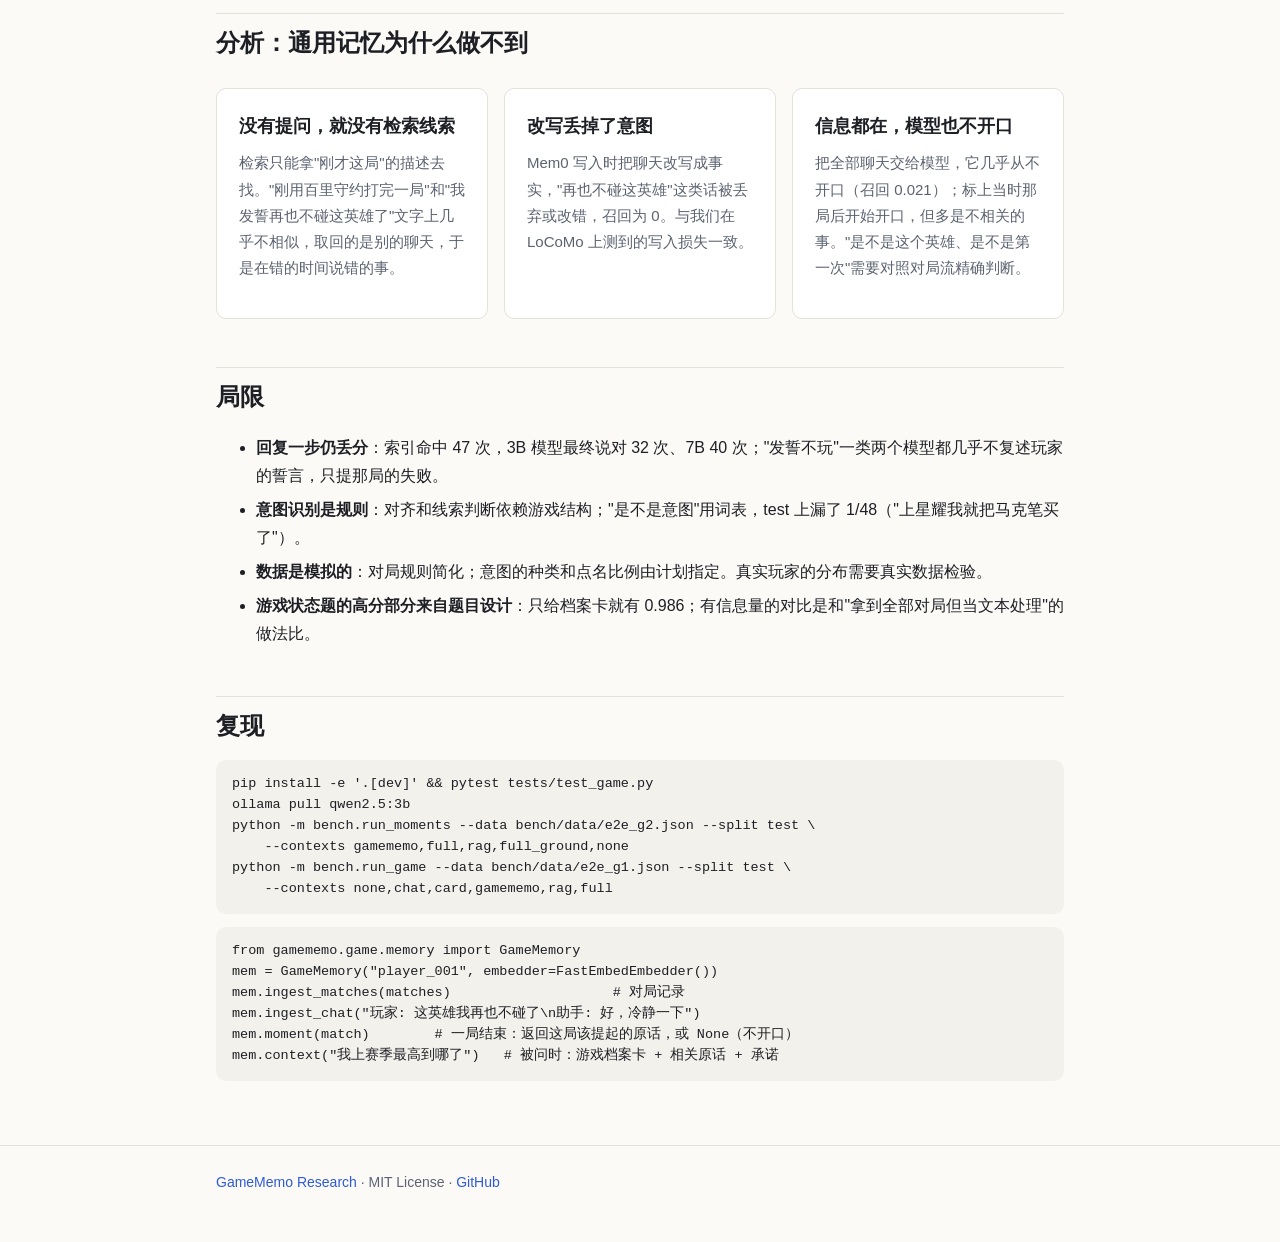
==== commit 85eacccb: "Publish site: 7B and full-log results Co-Authored-By: Claude Opus 5.5 <noreply@anthropic.com> Claude" ====
--- a/game-memory/index.html
+++ b/game-memory/index.html
@@ -147,6 +147,16 @@
 </table></div>
 <p class="caption">召回 = 正例上开口并说出那条意图；主分 = 正例和负例的平均。不经过 LLM，意图索引本身命中 47/48 个线索局，67 个负例 0 次误触发。</p>
 
+<h3>更强的对手、更强的模型</h3>
+<div class="table-scroll"><table>
+  <tr><th>对照</th><th class="num">GameMemory</th><th class="num">通用做法</th><th>说明</th></tr>
+  <tr><td>全部聊天 + 全部对局记录（1.1 万字，16 个时刻）</td><td class="num">召回 7/8</td><td class="num">召回 0/8</td><td>信息全在 prompt 里，模型仍一次都没在对的那一局开口（+0.500 [+0.250, +0.750]）</td></tr>
+  <tr><td>7B 回复模型 · Mem0</td><td class="num">0.930</td><td class="num">0.548</td><td>Mem0 召回仍为 0</td></tr>
+  <tr><td>7B 回复模型 · 检索</td><td class="num">0.930</td><td class="num">0.522</td><td>召回 0.104</td></tr>
+  <tr><td>7B 回复模型 · 全部聊天</td><td class="num">0.930</td><td class="num">0.470</td><td>开口更多，误报也更多（沉默 0.701）</td></tr>
+</table></div>
+<p class="caption">换成 7B 后 GameMemory 召回 0.667 → 0.833，通用做法没有变好：更强的回复模型补不上"在哪一局该想起哪句话"，这一步属于记忆。</p>
+
 <h3>消融</h3>
 <div class="table-scroll"><table>
   <tr><th>变体</th><th class="num">主分</th><th class="num">召回</th><th class="num">重复时沉默</th><th>结论</th></tr>
@@ -175,7 +185,7 @@
 
 <h2>局限</h2>
 <ul class="tight">
-  <li><strong>回复一步仍丢分</strong>：索引命中 47 次，3B 模型最终说对 32 次；"发誓不玩"一类 0/8，模型不愿提玩家发过的誓。</li>
+  <li><strong>回复一步仍丢分</strong>：索引命中 47 次，3B 模型最终说对 32 次、7B 40 次；"发誓不玩"一类两个模型都几乎不复述玩家的誓言，只提那局的失败。</li>
   <li><strong>意图识别是规则</strong>：对齐和线索判断依赖游戏结构；"是不是意图"用词表，test 上漏了 1/48（"上星耀我就把马克笔买了"）。</li>
   <li><strong>数据是模拟的</strong>：对局规则简化；意图的种类和点名比例由计划指定。真实玩家的分布需要真实数据检验。</li>
   <li><strong>游戏状态题的高分部分来自题目设计</strong>：只给档案卡就有 0.986；有信息量的对比是和"拿到全部对局但当文本处理"的做法比。</li>
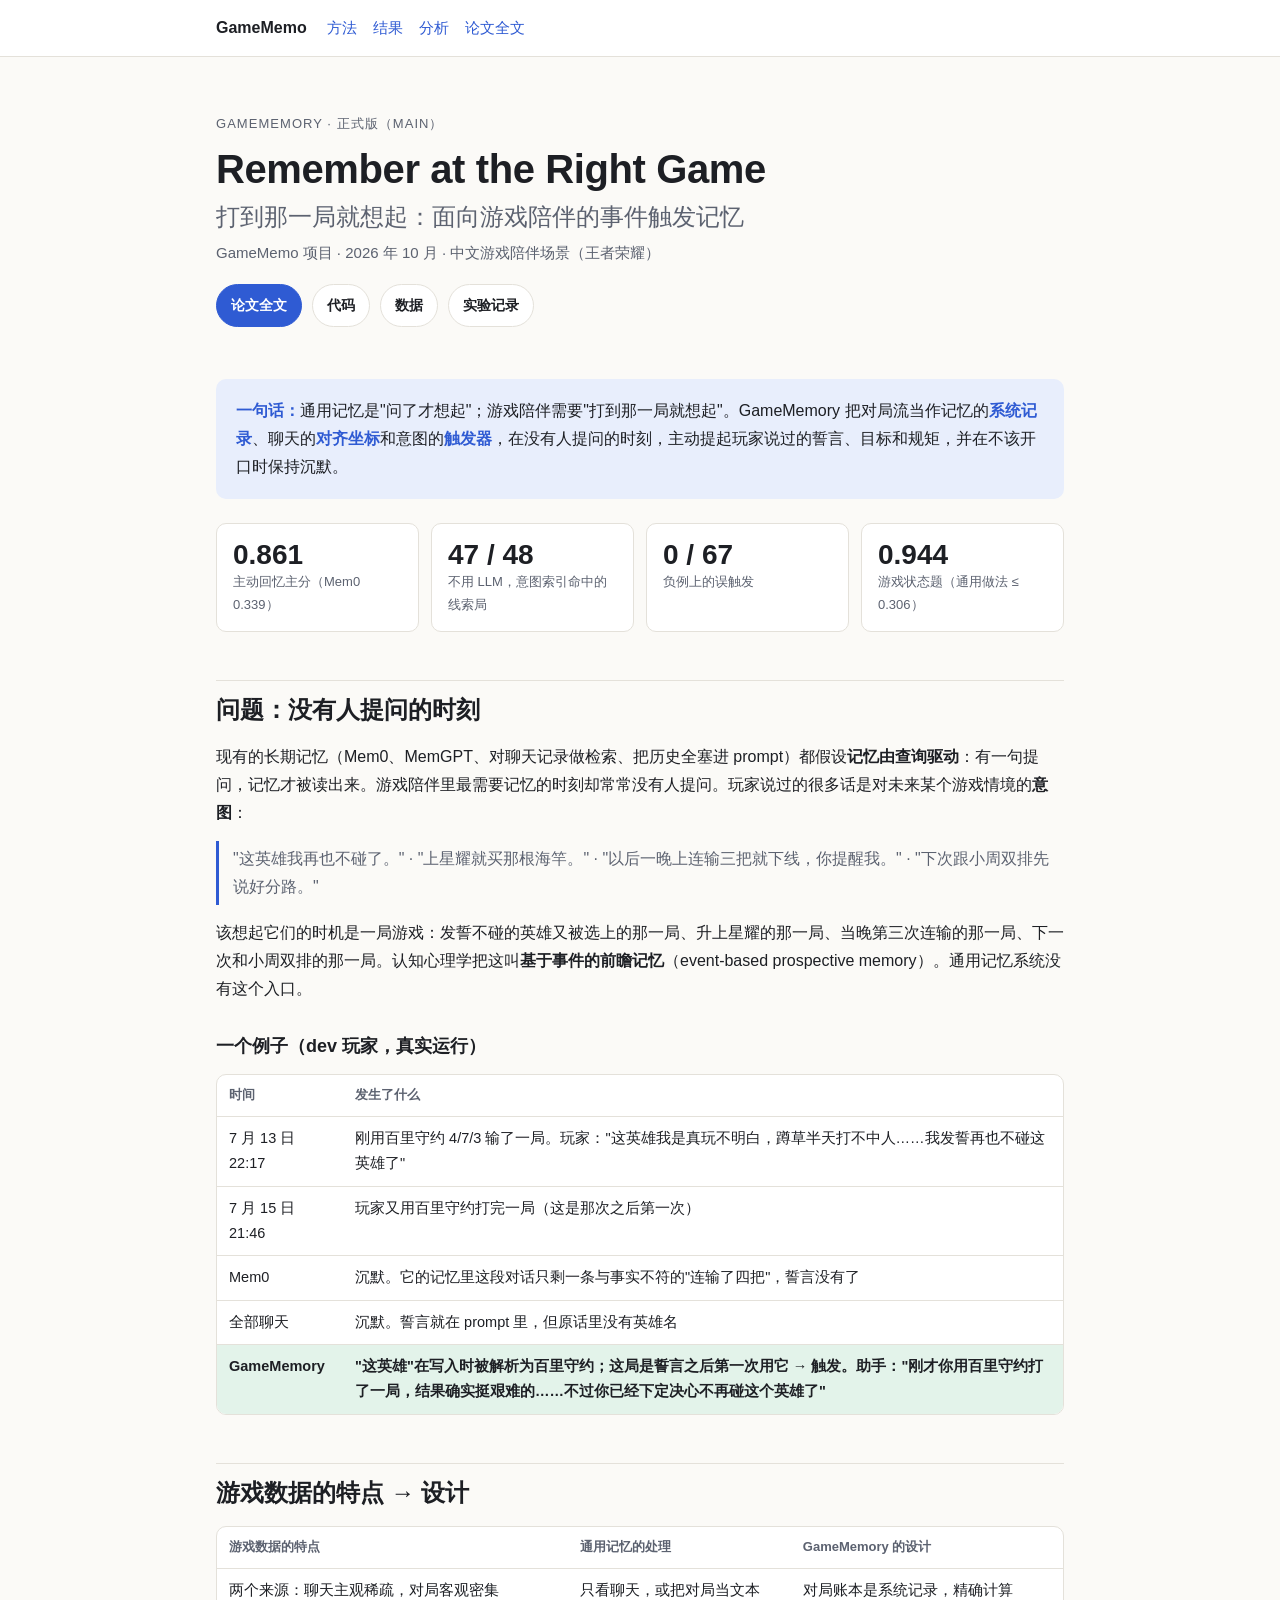
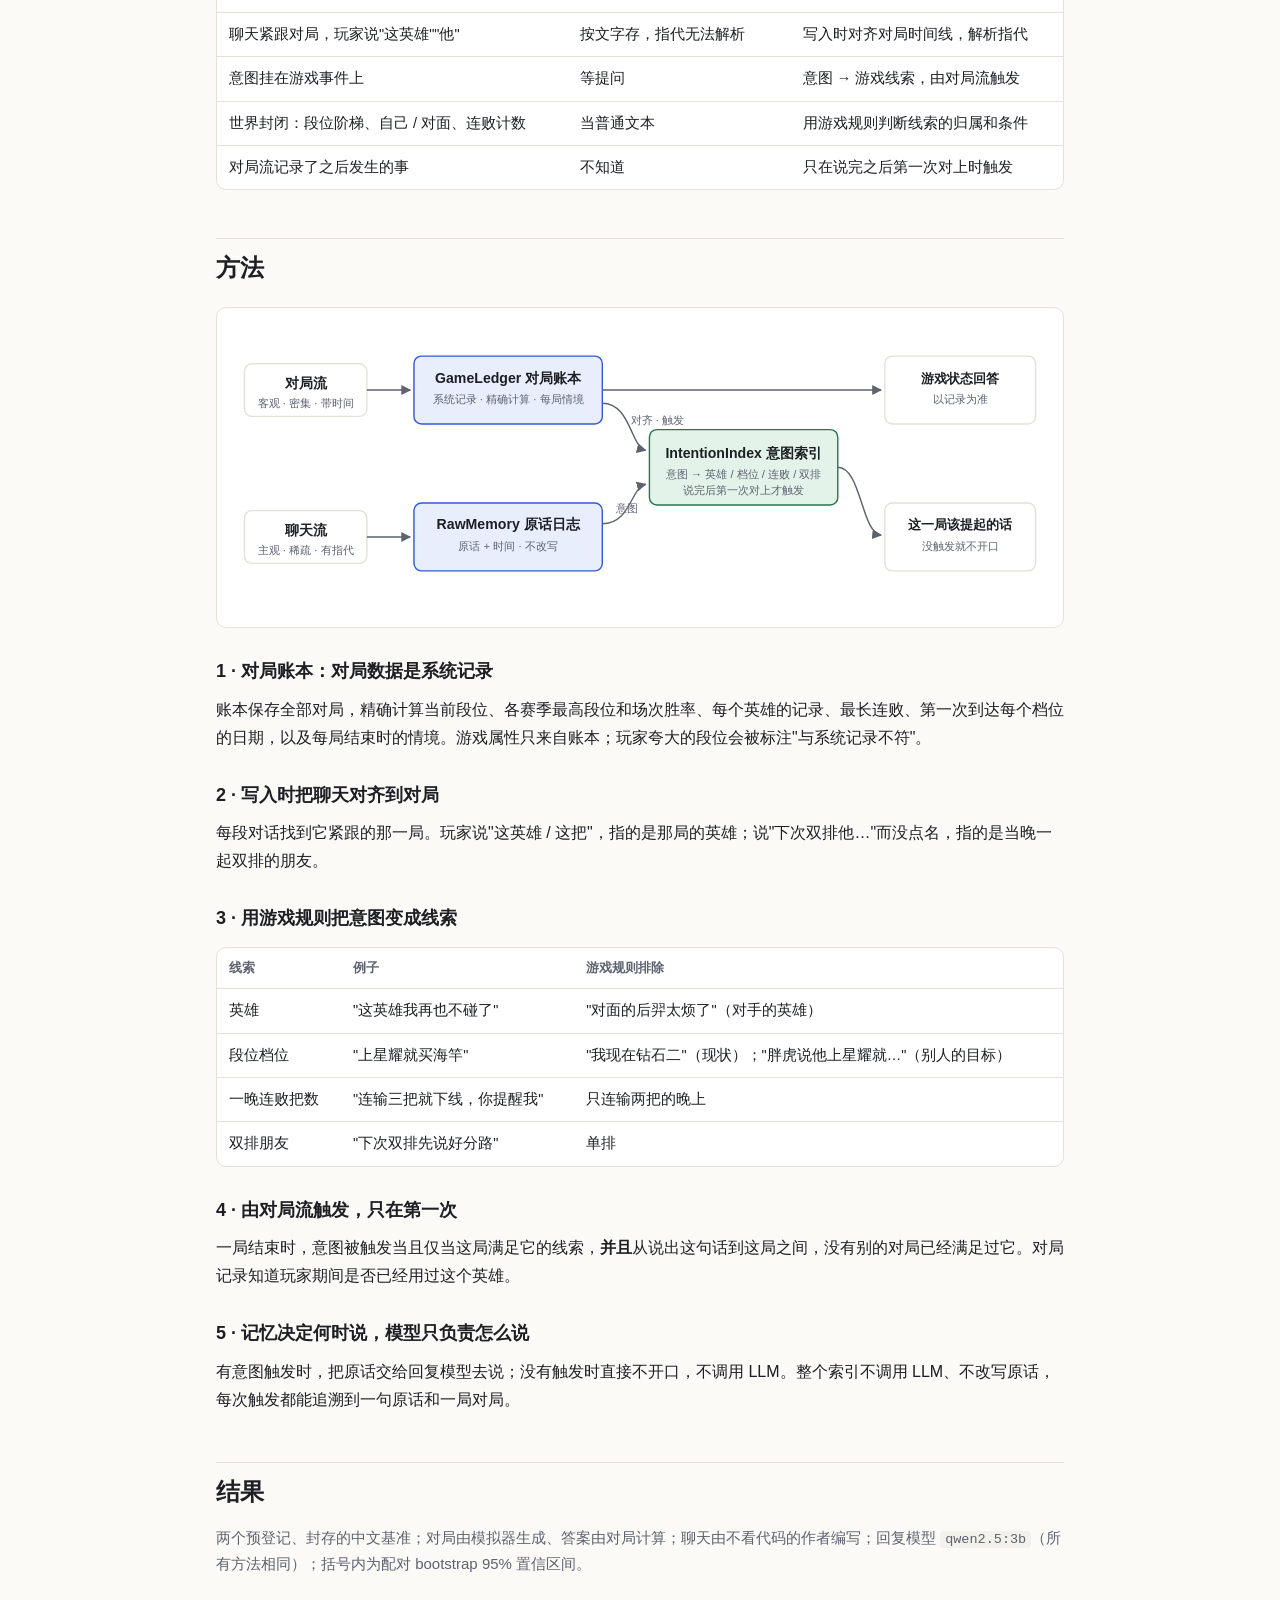
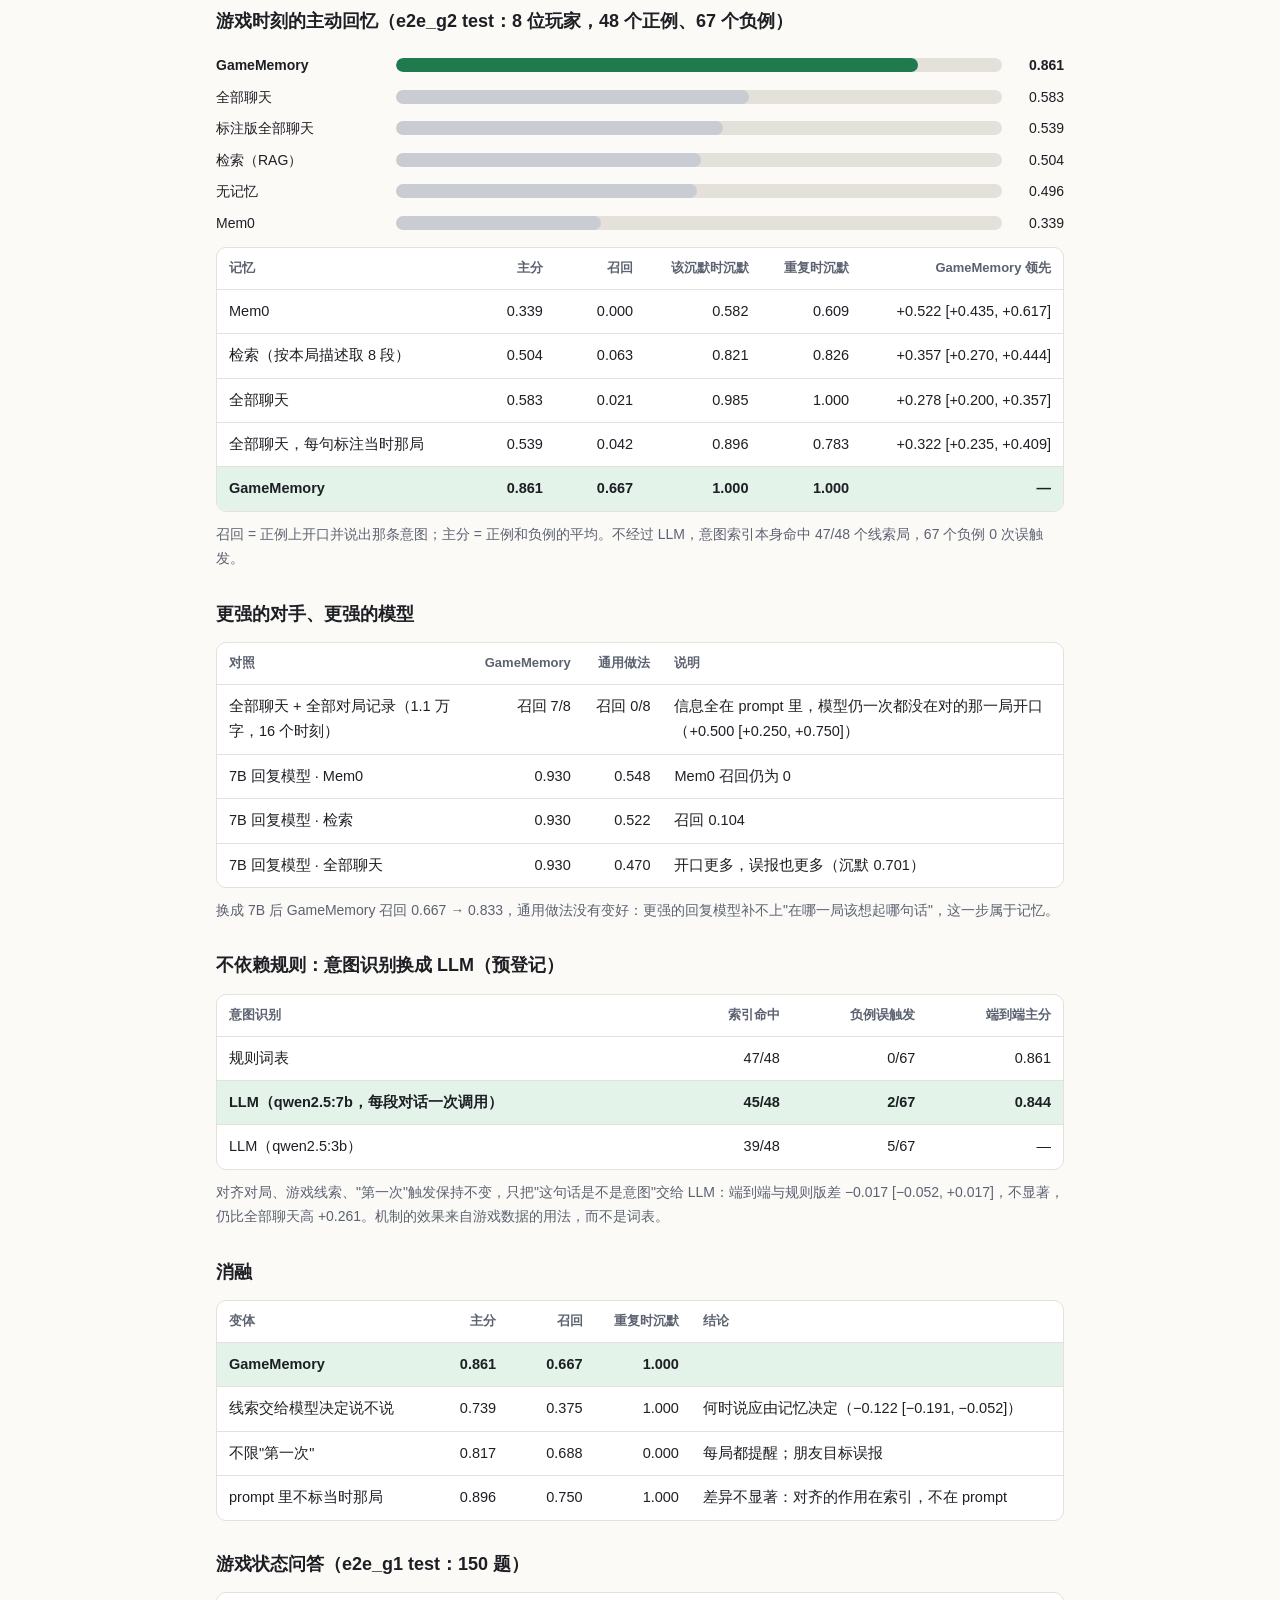
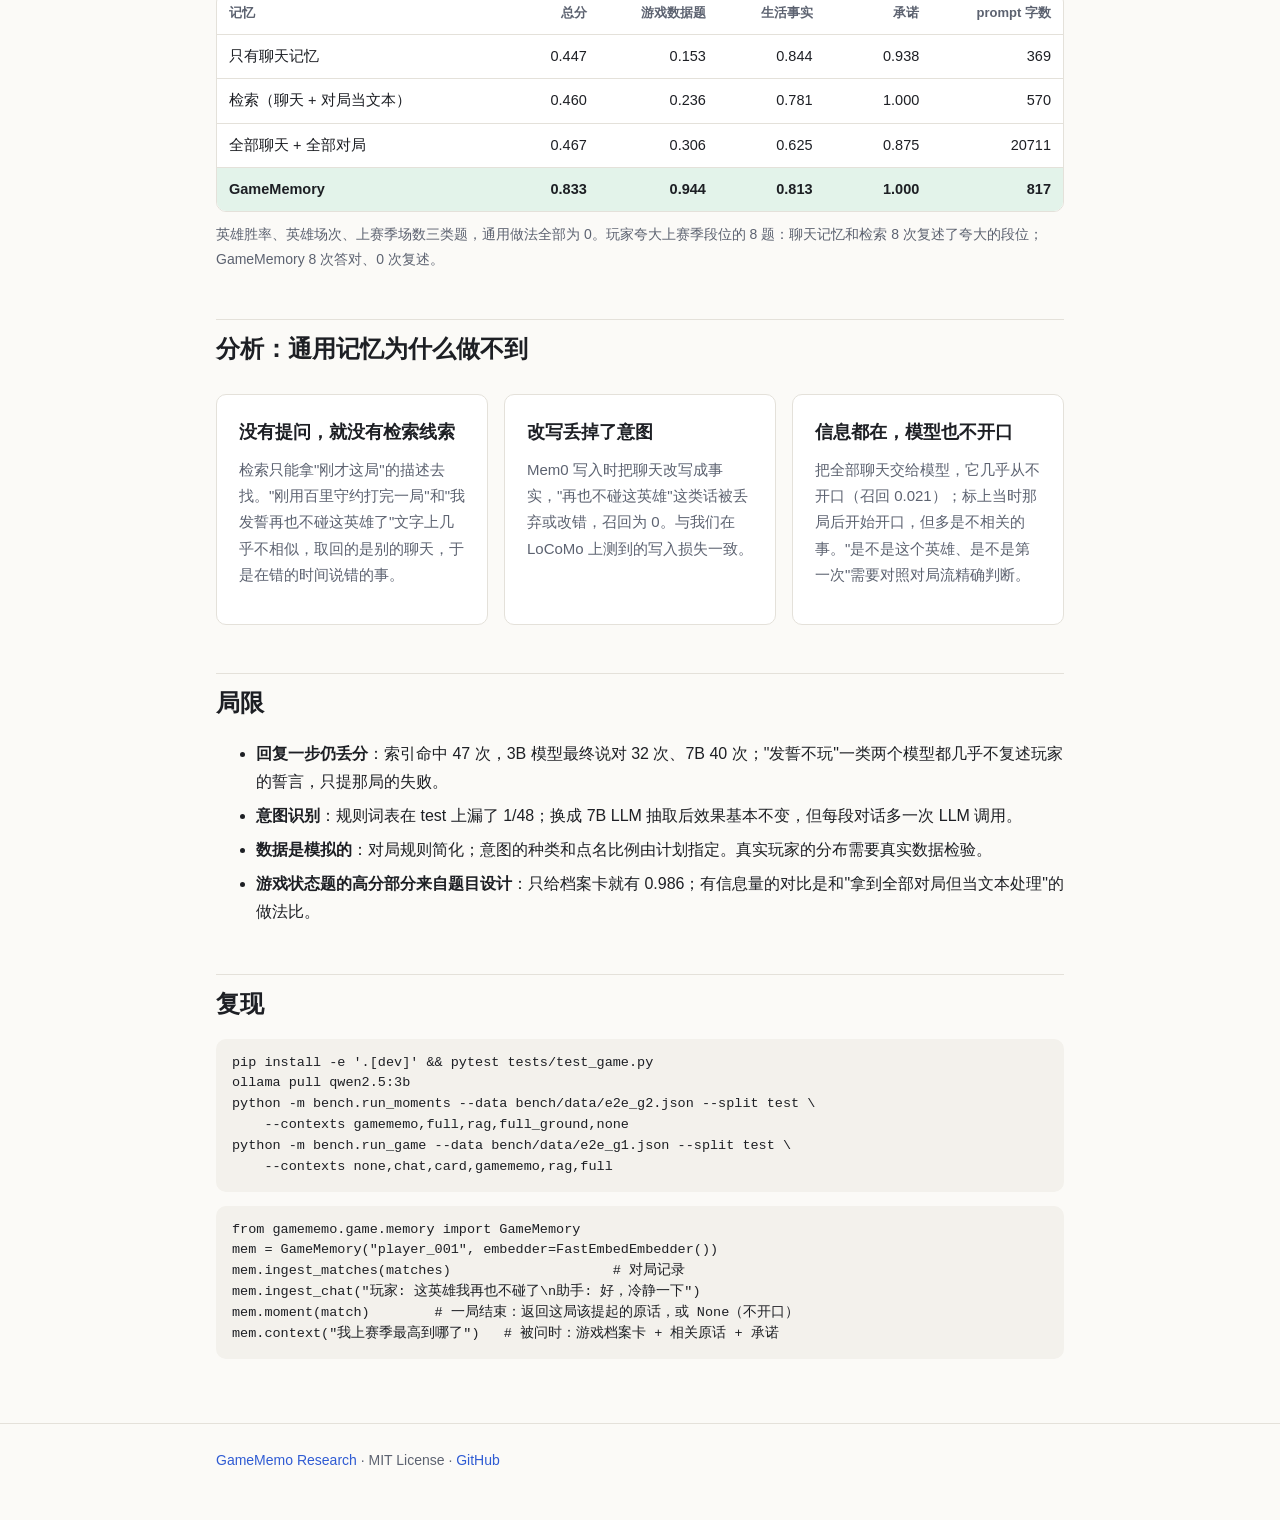
==== commit 985c8170: "Publish site: E22 and COMMONS-1 results Co-Authored-By: Claude Opus 5.5 <noreply@anthropic.com> Clau" ====
--- a/game-memory/index.html
+++ b/game-memory/index.html
@@ -157,6 +157,15 @@
 </table></div>
 <p class="caption">换成 7B 后 GameMemory 召回 0.667 → 0.833，通用做法没有变好：更强的回复模型补不上"在哪一局该想起哪句话"，这一步属于记忆。</p>
 
+<h3>不依赖规则：意图识别换成 LLM（预登记）</h3>
+<div class="table-scroll"><table>
+  <tr><th>意图识别</th><th class="num">索引命中</th><th class="num">负例误触发</th><th class="num">端到端主分</th></tr>
+  <tr><td>规则词表</td><td class="num">47/48</td><td class="num">0/67</td><td class="num">0.861</td></tr>
+  <tr class="ours"><td>LLM（qwen2.5:7b，每段对话一次调用）</td><td class="num">45/48</td><td class="num">2/67</td><td class="num">0.844</td></tr>
+  <tr><td>LLM（qwen2.5:3b）</td><td class="num">39/48</td><td class="num">5/67</td><td class="num">—</td></tr>
+</table></div>
+<p class="caption">对齐对局、游戏线索、"第一次"触发保持不变，只把"这句话是不是意图"交给 LLM：端到端与规则版差 −0.017 [−0.052, +0.017]，不显著，仍比全部聊天高 +0.261。机制的效果来自游戏数据的用法，而不是词表。</p>
+
 <h3>消融</h3>
 <div class="table-scroll"><table>
   <tr><th>变体</th><th class="num">主分</th><th class="num">召回</th><th class="num">重复时沉默</th><th>结论</th></tr>
@@ -186,7 +195,7 @@
 <h2>局限</h2>
 <ul class="tight">
   <li><strong>回复一步仍丢分</strong>：索引命中 47 次，3B 模型最终说对 32 次、7B 40 次；"发誓不玩"一类两个模型都几乎不复述玩家的誓言，只提那局的失败。</li>
-  <li><strong>意图识别是规则</strong>：对齐和线索判断依赖游戏结构；"是不是意图"用词表，test 上漏了 1/48（"上星耀我就把马克笔买了"）。</li>
+  <li><strong>意图识别</strong>：规则词表在 test 上漏了 1/48；换成 7B LLM 抽取后效果基本不变，但每段对话多一次 LLM 调用。</li>
   <li><strong>数据是模拟的</strong>：对局规则简化；意图的种类和点名比例由计划指定。真实玩家的分布需要真实数据检验。</li>
   <li><strong>游戏状态题的高分部分来自题目设计</strong>：只给档案卡就有 0.986；有信息量的对比是和"拿到全部对局但当文本处理"的做法比。</li>
 </ul>
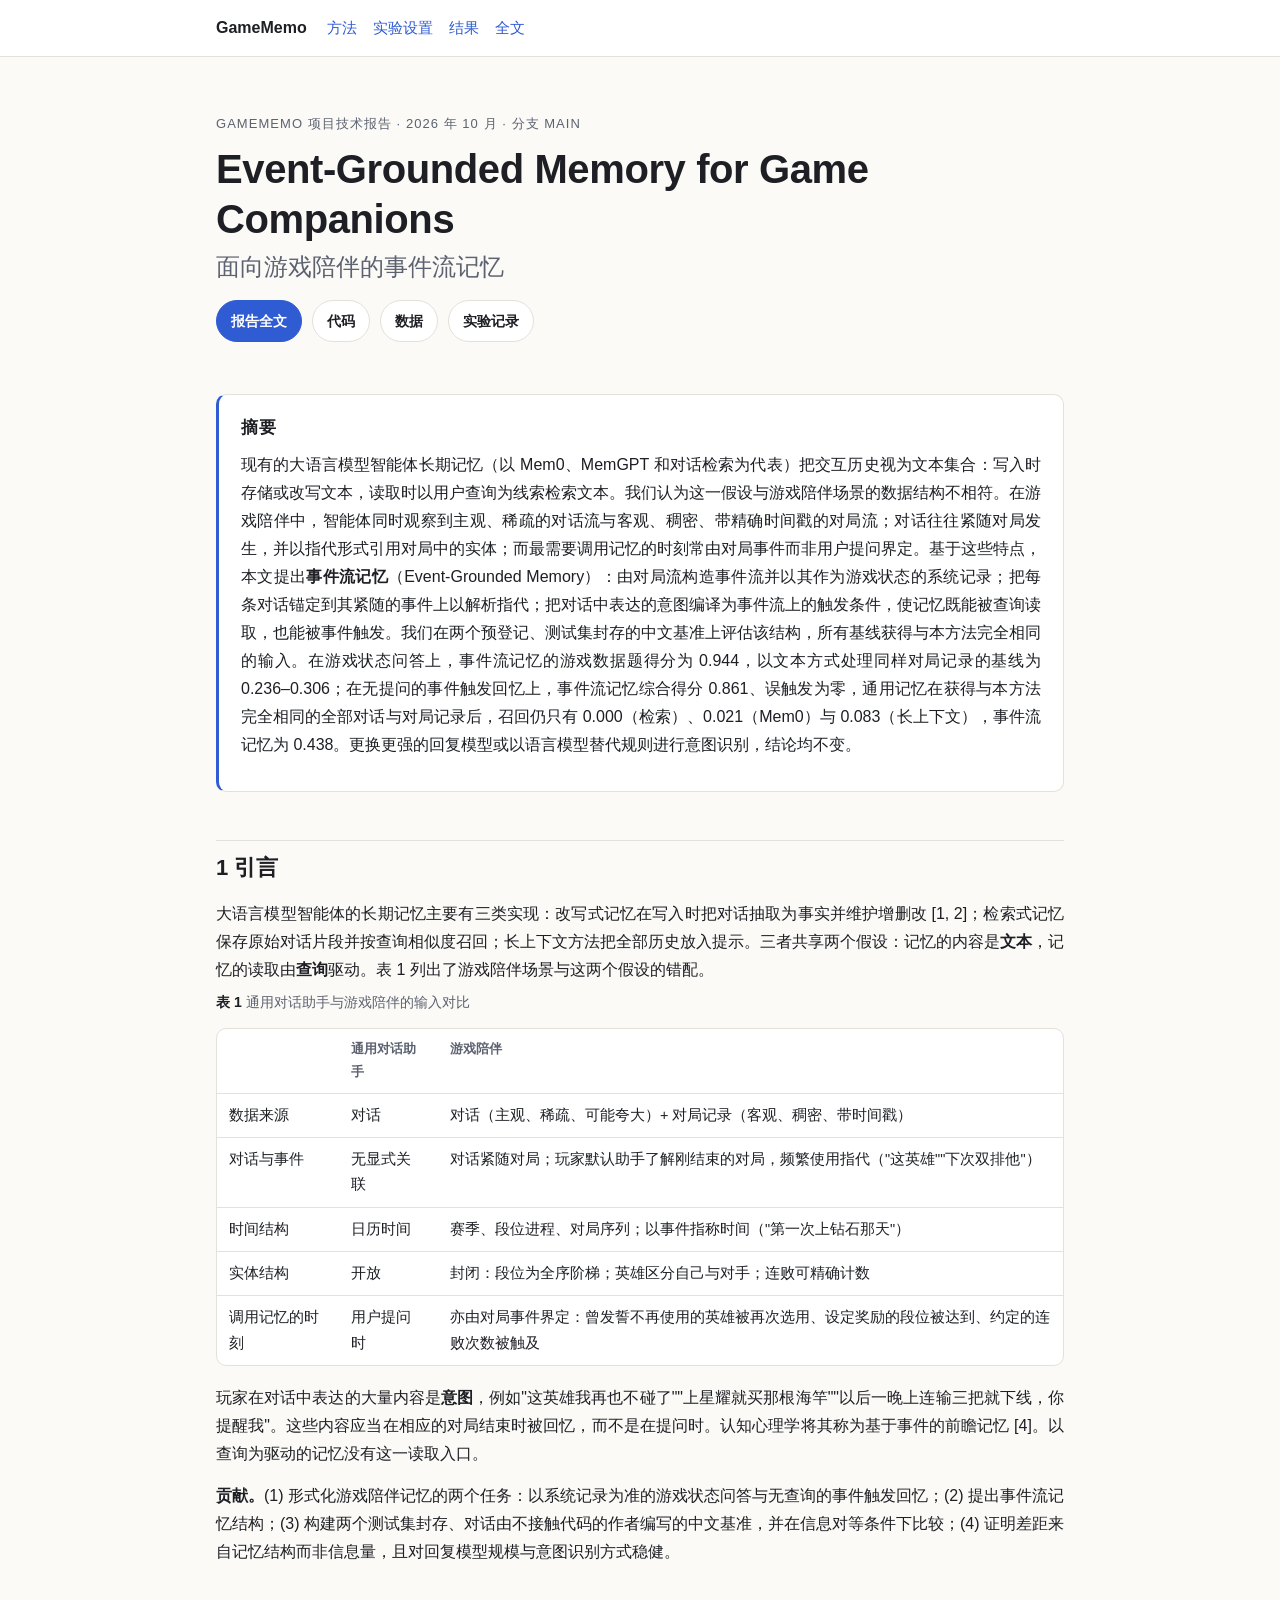
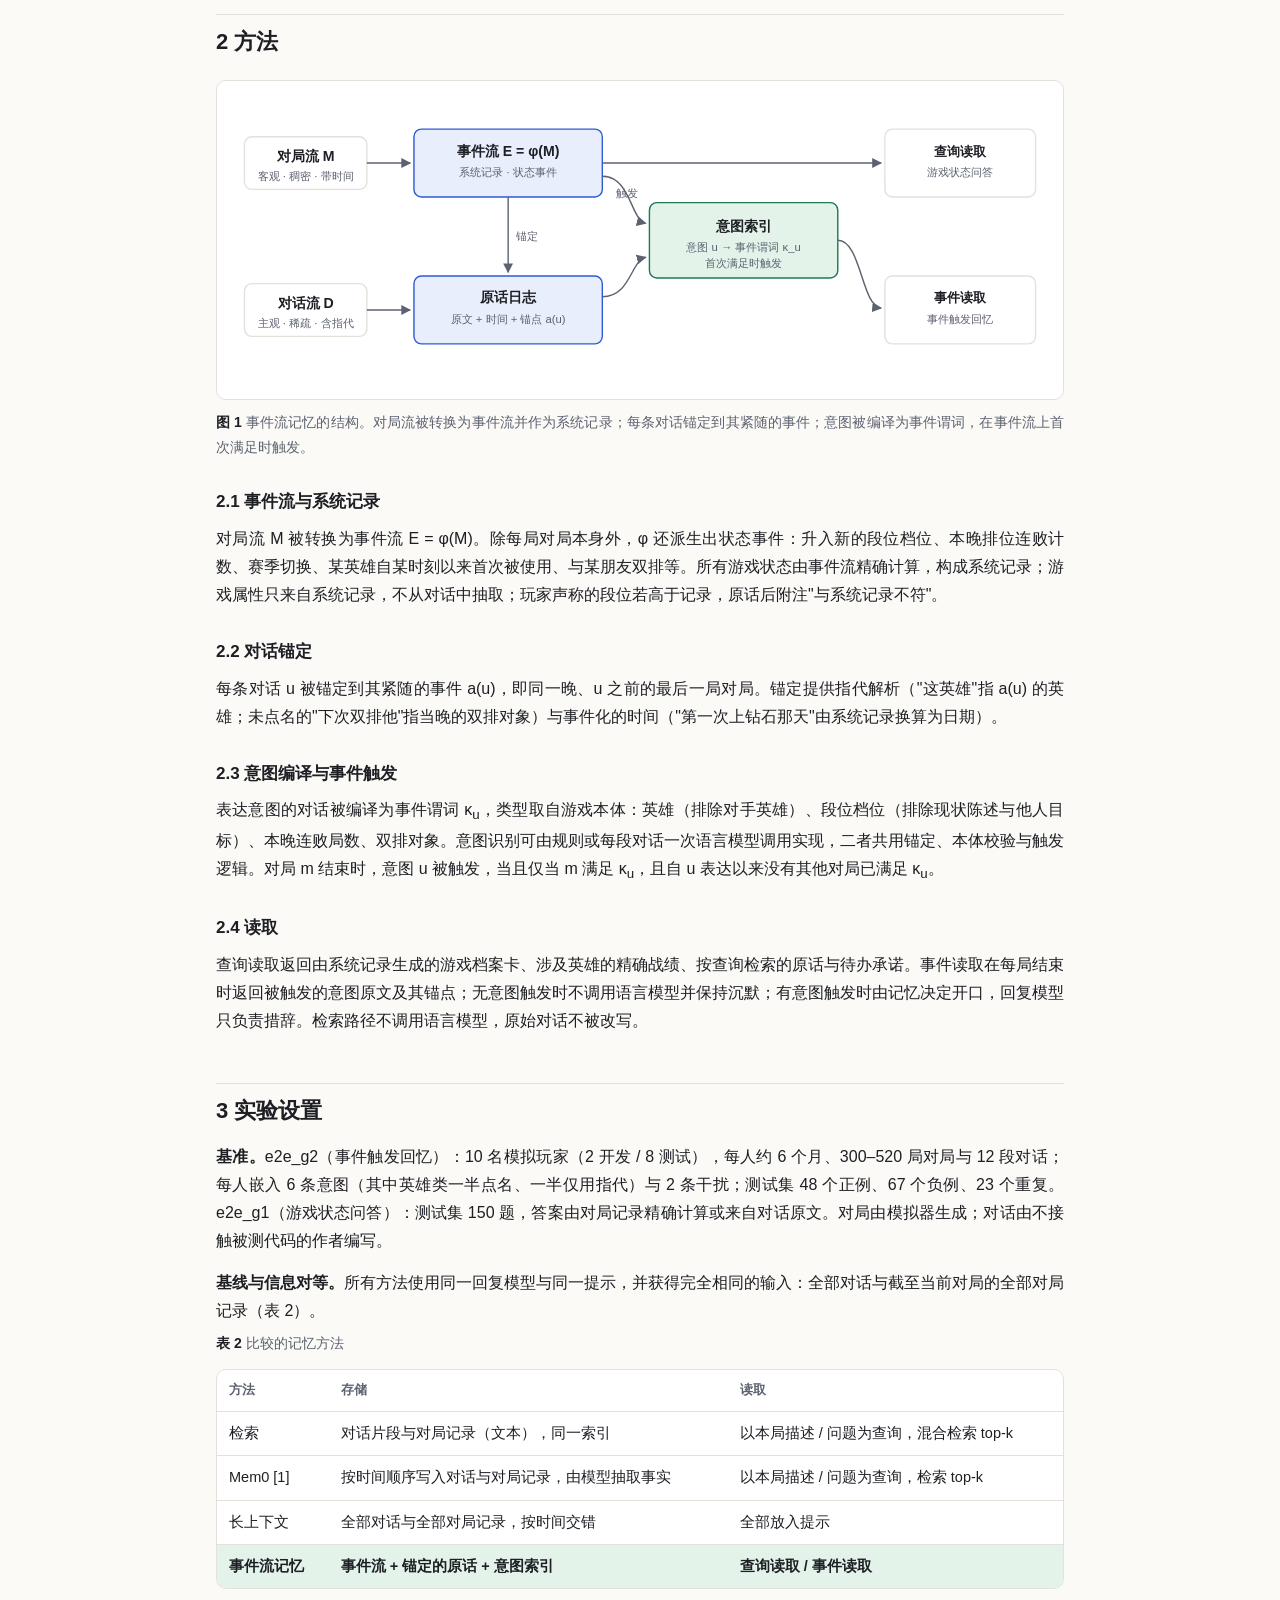
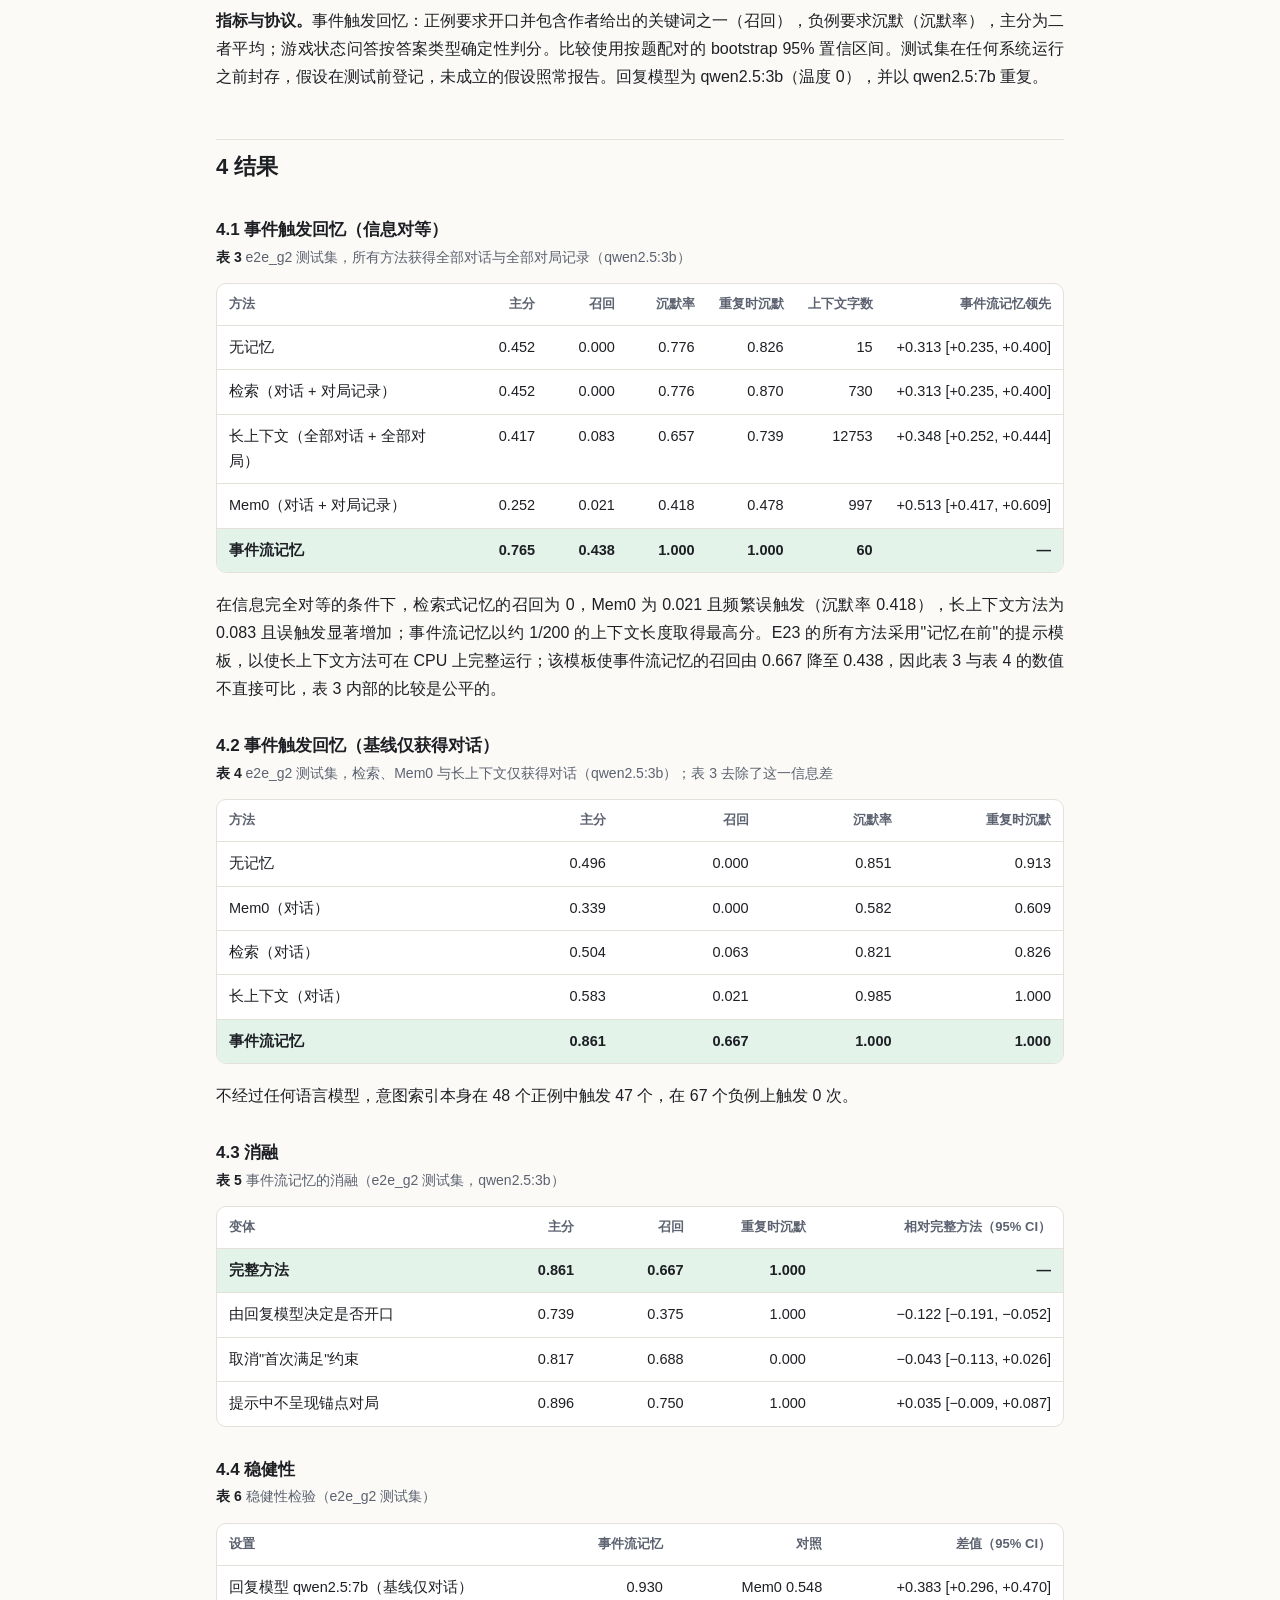
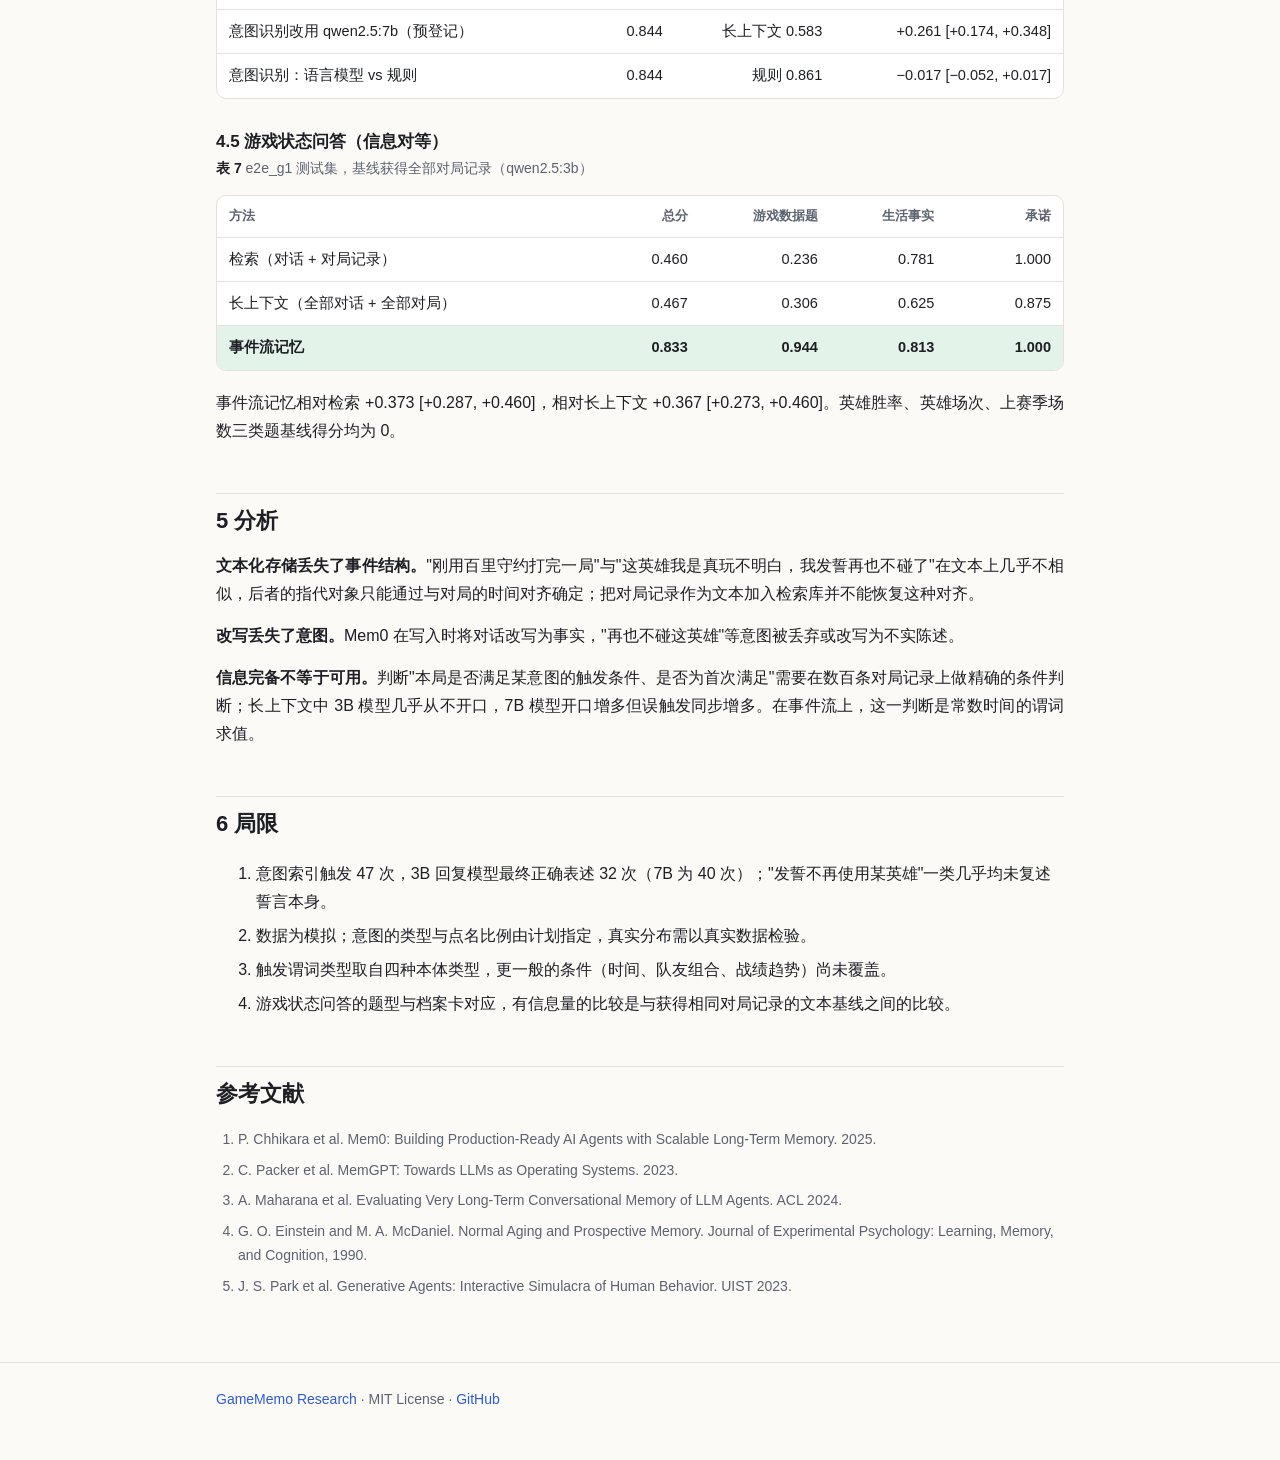
==== commit e48de4ee: "Publish site from main (E23 equal-information results; academic-format reports) Co-Authored-By: Clau" ====
--- a/game-memory/index.html
+++ b/game-memory/index.html
@@ -3,8 +3,8 @@
 <head>
 <meta charset="utf-8">
 <meta name="viewport" content="width=device-width, initial-scale=1">
-<title>GameMemory · Event-Triggered Memory</title>
-<meta name="description" content="Remember at the Right Game: Event-Triggered Memory for Game Companions. 打到那一局就想起：面向游戏陪伴的事件触发记忆。">
+<title>Event-Grounded Memory</title>
+<meta name="description" content="Event-Grounded Memory for Game Companions. 面向游戏陪伴的事件流记忆：GameMemo 项目技术报告。">
 <link rel="stylesheet" href="../assets/style.css">
 </head>
 <body>
@@ -12,207 +12,179 @@
   <a class="brand" href="../">GameMemo</a>
   <nav>
     <a href="#method">方法</a>
+    <a href="#setup">实验设置</a>
     <a href="#results">结果</a>
-    <a href="#analysis">分析</a>
-    <a href="https://github.com/haochen2115/GameMemo/blob/main/docs/PAPER.md">论文全文</a>
+    <a href="https://github.com/haochen2115/GameMemo/blob/main/docs/PAPER.md">全文</a>
   </nav>
 </div></header>
 
-<main class="wrap">
+<main class="wrap paper">
 <section class="hero">
-  <p class="eyebrow">GameMemory · 正式版（main）</p>
-  <h1>Remember at the Right Game<span class="sub">打到那一局就想起：面向游戏陪伴的事件触发记忆</span></h1>
-  <p class="meta">GameMemo 项目 · 2026 年 10 月 · 中文游戏陪伴场景（王者荣耀）</p>
+  <p class="eyebrow">GameMemo 项目技术报告 · 2026 年 10 月 · 分支 main</p>
+  <h1>Event-Grounded Memory for Game Companions<span class="sub">面向游戏陪伴的事件流记忆</span></h1>
   <div class="buttons">
-    <a class="btn primary" href="https://github.com/haochen2115/GameMemo/blob/main/docs/PAPER.md">论文全文</a>
+    <a class="btn primary" href="https://github.com/haochen2115/GameMemo/blob/main/docs/PAPER.md">报告全文</a>
     <a class="btn" href="https://github.com/haochen2115/GameMemo/tree/main/gamememo/game">代码</a>
     <a class="btn" href="https://github.com/haochen2115/GameMemo/tree/main/bench/data">数据</a>
     <a class="btn" href="https://github.com/haochen2115/GameMemo/blob/main/docs/EXPERIMENTS.md">实验记录</a>
   </div>
 </section>
 
-<div class="tldr">
-  <strong>一句话：</strong>通用记忆是"问了才想起"；游戏陪伴需要"打到那一局就想起"。GameMemory 把对局流当作记忆的<strong>系统记录</strong>、聊天的<strong>对齐坐标</strong>和意图的<strong>触发器</strong>，在没有人提问的时刻，主动提起玩家说过的誓言、目标和规矩，并在不该开口时保持沉默。
-</div>
+<section class="abstract">
+  <h2 class="plain">摘要</h2>
+  <p>现有的大语言模型智能体长期记忆（以 Mem0、MemGPT 和对话检索为代表）把交互历史视为文本集合：写入时存储或改写文本，读取时以用户查询为线索检索文本。我们认为这一假设与游戏陪伴场景的数据结构不相符。在游戏陪伴中，智能体同时观察到主观、稀疏的对话流与客观、稠密、带精确时间戳的对局流；对话往往紧随对局发生，并以指代形式引用对局中的实体；而最需要调用记忆的时刻常由对局事件而非用户提问界定。基于这些特点，本文提出<strong>事件流记忆</strong>（Event-Grounded Memory）：由对局流构造事件流并以其作为游戏状态的系统记录；把每条对话锚定到其紧随的事件上以解析指代；把对话中表达的意图编译为事件流上的触发条件，使记忆既能被查询读取，也能被事件触发。我们在两个预登记、测试集封存的中文基准上评估该结构，所有基线获得与本方法完全相同的输入。在游戏状态问答上，事件流记忆的游戏数据题得分为 0.944，以文本方式处理同样对局记录的基线为 0.236–0.306；在无提问的事件触发回忆上，事件流记忆综合得分 0.861、误触发为零，通用记忆在获得与本方法完全相同的全部对话与对局记录后，召回仍只有 0.000（检索）、0.021（Mem0）与 0.083（长上下文），事件流记忆为 0.438。更换更强的回复模型或以语言模型替代规则进行意图识别，结论均不变。</p>
+</section>
 
-<div class="stats">
-  <div class="stat"><div class="n">0.861</div><div class="l">主动回忆主分（Mem0 0.339）</div></div>
-  <div class="stat"><div class="n">47 / 48</div><div class="l">不用 LLM，意图索引命中的线索局</div></div>
-  <div class="stat"><div class="n">0 / 67</div><div class="l">负例上的误触发</div></div>
-  <div class="stat"><div class="n">0.944</div><div class="l">游戏状态题（通用做法 ≤ 0.306）</div></div>
-</div>
+<h2 id="intro">1 引言</h2>
+<p>大语言模型智能体的长期记忆主要有三类实现：改写式记忆在写入时把对话抽取为事实并维护增删改 [1, 2]；检索式记忆保存原始对话片段并按查询相似度召回；长上下文方法把全部历史放入提示。三者共享两个假设：记忆的内容是<strong>文本</strong>，记忆的读取由<strong>查询</strong>驱动。表 1 列出了游戏陪伴场景与这两个假设的错配。</p>
+<p class="caption"><strong>表 1</strong> 通用对话助手与游戏陪伴的输入对比</p>
+<div class="table-scroll"><table>
+  <tr><th></th><th>通用对话助手</th><th>游戏陪伴</th></tr>
+  <tr><td>数据来源</td><td>对话</td><td>对话（主观、稀疏、可能夸大）+ 对局记录（客观、稠密、带时间戳）</td></tr>
+  <tr><td>对话与事件</td><td>无显式关联</td><td>对话紧随对局；玩家默认助手了解刚结束的对局，频繁使用指代（"这英雄""下次双排他"）</td></tr>
+  <tr><td>时间结构</td><td>日历时间</td><td>赛季、段位进程、对局序列；以事件指称时间（"第一次上钻石那天"）</td></tr>
+  <tr><td>实体结构</td><td>开放</td><td>封闭：段位为全序阶梯；英雄区分自己与对手；连败可精确计数</td></tr>
+  <tr><td>调用记忆的时刻</td><td>用户提问时</td><td>亦由对局事件界定：曾发誓不再使用的英雄被再次选用、设定奖励的段位被达到、约定的连败次数被触及</td></tr>
+</table></div>
+<p>玩家在对话中表达的大量内容是<strong>意图</strong>，例如"这英雄我再也不碰了""上星耀就买那根海竿""以后一晚上连输三把就下线，你提醒我"。这些内容应当在相应的对局结束时被回忆，而不是在提问时。认知心理学将其称为基于事件的前瞻记忆 [4]。以查询为驱动的记忆没有这一读取入口。</p>
+<p><strong>贡献。</strong>(1) 形式化游戏陪伴记忆的两个任务：以系统记录为准的游戏状态问答与无查询的事件触发回忆；(2) 提出事件流记忆结构；(3) 构建两个测试集封存、对话由不接触代码的作者编写的中文基准，并在信息对等条件下比较；(4) 证明差距来自记忆结构而非信息量，且对回复模型规模与意图识别方式稳健。</p>
 
-<h2>问题：没有人提问的时刻</h2>
-<p>现有的长期记忆（Mem0、MemGPT、对聊天记录做检索、把历史全塞进 prompt）都假设<strong>记忆由查询驱动</strong>：有一句提问，记忆才被读出来。游戏陪伴里最需要记忆的时刻却常常没有人提问。玩家说过的很多话是对未来某个游戏情境的<strong>意图</strong>：</p>
-<div class="quote">"这英雄我再也不碰了。" · "上星耀就买那根海竿。" · "以后一晚上连输三把就下线，你提醒我。" · "下次跟小周双排先说好分路。"</div>
-<p>该想起它们的时机是一局游戏：发誓不碰的英雄又被选上的那一局、升上星耀的那一局、当晚第三次连输的那一局、下一次和小周双排的那一局。认知心理学把这叫<strong>基于事件的前瞻记忆</strong>（event-based prospective memory）。通用记忆系统没有这个入口。</p>
-
-<h3>一个例子（dev 玩家，真实运行）</h3>
-<div class="table-scroll"><table>
-  <tr><th>时间</th><th>发生了什么</th></tr>
-  <tr><td>7 月 13 日 22:17</td><td>刚用百里守约 4/7/3 输了一局。玩家："这英雄我是真玩不明白，蹲草半天打不中人……我发誓再也不碰这英雄了"</td></tr>
-  <tr><td>7 月 15 日 21:46</td><td>玩家又用百里守约打完一局（这是那次之后第一次）</td></tr>
-  <tr><td>Mem0</td><td>沉默。它的记忆里这段对话只剩一条与事实不符的"连输了四把"，誓言没有了</td></tr>
-  <tr><td>全部聊天</td><td>沉默。誓言就在 prompt 里，但原话里没有英雄名</td></tr>
-  <tr class="ours"><td>GameMemory</td><td>"这英雄"在写入时被解析为百里守约；这局是誓言之后第一次用它 → 触发。助手："刚才你用百里守约打了一局，结果确实挺艰难的……不过你已经下定决心不再碰这个英雄了"</td></tr>
-</table></div>
-
-<h2>游戏数据的特点 → 设计</h2>
-<div class="table-scroll"><table>
-  <tr><th>游戏数据的特点</th><th>通用记忆的处理</th><th>GameMemory 的设计</th></tr>
-  <tr><td>两个来源：聊天主观稀疏，对局客观密集</td><td>只看聊天，或把对局当文本</td><td>对局账本是系统记录，精确计算</td></tr>
-  <tr><td>聊天紧跟对局，玩家说"这英雄""他"</td><td>按文字存，指代无法解析</td><td>写入时对齐对局时间线，解析指代</td></tr>
-  <tr><td>意图挂在游戏事件上</td><td>等提问</td><td>意图 → 游戏线索，由对局流触发</td></tr>
-  <tr><td>世界封闭：段位阶梯、自己 / 对面、连败计数</td><td>当普通文本</td><td>用游戏规则判断线索的归属和条件</td></tr>
-  <tr><td>对局流记录了之后发生的事</td><td>不知道</td><td>只在说完之后第一次对上时触发</td></tr>
-</table></div>
-
-<h2 id="method">方法</h2>
+<h2 id="method">2 方法</h2>
 <div class="figure wide">
-<svg viewBox="0 0 860 300" role="img" aria-label="GameMemory 架构：对局流进入对局账本，聊天流进入原话日志；意图索引用对局账本对齐聊天、用对局流触发意图；输出游戏状态回答和这一局该提起的话。">
+<svg viewBox="0 0 860 300" role="img" aria-label="事件流记忆结构：对局流转换为事件流（系统记录）；对话写入原话日志并锚定到事件；意图编译为事件谓词并由事件流触发。">
   <defs><marker id="arr" viewBox="0 0 10 10" refX="9" refY="5" markerWidth="7" markerHeight="7" orient="auto-start-reverse"><path d="M0,0 L10,5 L0,10 z" class="svg-arrow"/></marker></defs>
   <rect x="10" y="40" width="130" height="56" rx="8" class="svg-box"/>
-  <text x="75" y="66" text-anchor="middle" class="svg-ink" font-size="15" font-weight="600">对局流</text>
-  <text x="75" y="86" text-anchor="middle" class="svg-muted" font-size="12">客观 · 密集 · 带时间</text>
+  <text x="75" y="66" text-anchor="middle" class="svg-ink" font-size="15" font-weight="600">对局流 M</text>
+  <text x="75" y="86" text-anchor="middle" class="svg-muted" font-size="12">客观 · 稠密 · 带时间</text>
   <rect x="10" y="196" width="130" height="56" rx="8" class="svg-box"/>
-  <text x="75" y="222" text-anchor="middle" class="svg-ink" font-size="15" font-weight="600">聊天流</text>
-  <text x="75" y="242" text-anchor="middle" class="svg-muted" font-size="12">主观 · 稀疏 · 有指代</text>
+  <text x="75" y="222" text-anchor="middle" class="svg-ink" font-size="15" font-weight="600">对话流 D</text>
+  <text x="75" y="242" text-anchor="middle" class="svg-muted" font-size="12">主观 · 稀疏 · 含指代</text>
   <rect x="190" y="32" width="200" height="72" rx="8" class="svg-box-accent"/>
-  <text x="290" y="60" text-anchor="middle" class="svg-ink" font-size="15" font-weight="600">GameLedger 对局账本</text>
-  <text x="290" y="82" text-anchor="middle" class="svg-muted" font-size="12">系统记录 · 精确计算 · 每局情境</text>
+  <text x="290" y="60" text-anchor="middle" class="svg-ink" font-size="15" font-weight="600">事件流 E = φ(M)</text>
+  <text x="290" y="82" text-anchor="middle" class="svg-muted" font-size="12">系统记录 · 状态事件</text>
   <rect x="190" y="188" width="200" height="72" rx="8" class="svg-box-accent"/>
-  <text x="290" y="216" text-anchor="middle" class="svg-ink" font-size="15" font-weight="600">RawMemory 原话日志</text>
-  <text x="290" y="238" text-anchor="middle" class="svg-muted" font-size="12">原话 + 时间 · 不改写</text>
+  <text x="290" y="216" text-anchor="middle" class="svg-ink" font-size="15" font-weight="600">原话日志</text>
+  <text x="290" y="238" text-anchor="middle" class="svg-muted" font-size="12">原文 + 时间 + 锚点 a(u)</text>
   <rect x="440" y="110" width="200" height="80" rx="8" class="svg-box-good"/>
-  <text x="540" y="140" text-anchor="middle" class="svg-ink" font-size="15" font-weight="600">IntentionIndex 意图索引</text>
-  <text x="540" y="161" text-anchor="middle" class="svg-muted" font-size="12">意图 → 英雄 / 档位 / 连败 / 双排</text>
-  <text x="540" y="178" text-anchor="middle" class="svg-muted" font-size="12">说完后第一次对上才触发</text>
+  <text x="540" y="140" text-anchor="middle" class="svg-ink" font-size="15" font-weight="600">意图索引</text>
+  <text x="540" y="161" text-anchor="middle" class="svg-muted" font-size="12">意图 u → 事件谓词 κ_u</text>
+  <text x="540" y="178" text-anchor="middle" class="svg-muted" font-size="12">首次满足时触发</text>
   <rect x="690" y="32" width="160" height="72" rx="8" class="svg-box"/>
-  <text x="770" y="60" text-anchor="middle" class="svg-ink" font-size="14" font-weight="600">游戏状态回答</text>
-  <text x="770" y="82" text-anchor="middle" class="svg-muted" font-size="12">以记录为准</text>
+  <text x="770" y="60" text-anchor="middle" class="svg-ink" font-size="14" font-weight="600">查询读取</text>
+  <text x="770" y="82" text-anchor="middle" class="svg-muted" font-size="12">游戏状态问答</text>
   <rect x="690" y="188" width="160" height="72" rx="8" class="svg-box"/>
-  <text x="770" y="216" text-anchor="middle" class="svg-ink" font-size="14" font-weight="600">这一局该提起的话</text>
-  <text x="770" y="238" text-anchor="middle" class="svg-muted" font-size="12">没触发就不开口</text>
+  <text x="770" y="216" text-anchor="middle" class="svg-ink" font-size="14" font-weight="600">事件读取</text>
+  <text x="770" y="238" text-anchor="middle" class="svg-muted" font-size="12">事件触发回忆</text>
   <line x1="140" y1="68" x2="186" y2="68" class="svg-line" marker-end="url(#arr)"/>
   <line x1="140" y1="224" x2="186" y2="224" class="svg-line" marker-end="url(#arr)"/>
+  <path d="M290 104 L290 184" class="svg-line" marker-end="url(#arr)"/>
+  <text x="298" y="150" class="svg-muted" font-size="12">锚定</text>
   <path d="M390 82 C 420 82, 420 128, 436 132" class="svg-line" marker-end="url(#arr)"/>
-  <text x="420" y="104" class="svg-muted" font-size="12">对齐 · 触发</text>
+  <text x="404" y="104" class="svg-muted" font-size="12">触发</text>
   <path d="M390 210 C 420 210, 420 172, 436 168" class="svg-line" marker-end="url(#arr)"/>
-  <text x="404" y="198" class="svg-muted" font-size="12">意图</text>
   <line x1="390" y1="68" x2="686" y2="68" class="svg-line" marker-end="url(#arr)"/>
   <path d="M640 150 C 665 150, 665 220, 686 222" class="svg-line" marker-end="url(#arr)"/>
 </svg>
 </div>
+<p class="caption"><strong>图 1</strong> 事件流记忆的结构。对局流被转换为事件流并作为系统记录；每条对话锚定到其紧随的事件；意图被编译为事件谓词，在事件流上首次满足时触发。</p>
 
-<h3>1 · 对局账本：对局数据是系统记录</h3>
-<p>账本保存全部对局，精确计算当前段位、各赛季最高段位和场次胜率、每个英雄的记录、最长连败、第一次到达每个档位的日期，以及每局结束时的情境。游戏属性只来自账本；玩家夸大的段位会被标注"与系统记录不符"。</p>
+<h3>2.1 事件流与系统记录</h3>
+<p>对局流 M 被转换为事件流 E = φ(M)。除每局对局本身外，φ 还派生出状态事件：升入新的段位档位、本晚排位连败计数、赛季切换、某英雄自某时刻以来首次被使用、与某朋友双排等。所有游戏状态由事件流精确计算，构成系统记录；游戏属性只来自系统记录，不从对话中抽取；玩家声称的段位若高于记录，原话后附注"与系统记录不符"。</p>
+<h3>2.2 对话锚定</h3>
+<p>每条对话 u 被锚定到其紧随的事件 a(u)，即同一晚、u 之前的最后一局对局。锚定提供指代解析（"这英雄"指 a(u) 的英雄；未点名的"下次双排他"指当晚的双排对象）与事件化的时间（"第一次上钻石那天"由系统记录换算为日期）。</p>
+<h3>2.3 意图编译与事件触发</h3>
+<p>表达意图的对话被编译为事件谓词 κ<sub>u</sub>，类型取自游戏本体：英雄（排除对手英雄）、段位档位（排除现状陈述与他人目标）、本晚连败局数、双排对象。意图识别可由规则或每段对话一次语言模型调用实现，二者共用锚定、本体校验与触发逻辑。对局 m 结束时，意图 u 被触发，当且仅当 m 满足 κ<sub>u</sub>，且自 u 表达以来没有其他对局已满足 κ<sub>u</sub>。</p>
+<h3>2.4 读取</h3>
+<p>查询读取返回由系统记录生成的游戏档案卡、涉及英雄的精确战绩、按查询检索的原话与待办承诺。事件读取在每局结束时返回被触发的意图原文及其锚点；无意图触发时不调用语言模型并保持沉默；有意图触发时由记忆决定开口，回复模型只负责措辞。检索路径不调用语言模型，原始对话不被改写。</p>
 
-<h3>2 · 写入时把聊天对齐到对局</h3>
-<p>每段对话找到它紧跟的那一局。玩家说"这英雄 / 这把"，指的是那局的英雄；说"下次双排他…"而没点名，指的是当晚一起双排的朋友。</p>
+<h2 id="setup">3 实验设置</h2>
+<p><strong>基准。</strong>e2e_g2（事件触发回忆）：10 名模拟玩家（2 开发 / 8 测试），每人约 6 个月、300–520 局对局与 12 段对话；每人嵌入 6 条意图（其中英雄类一半点名、一半仅用指代）与 2 条干扰；测试集 48 个正例、67 个负例、23 个重复。e2e_g1（游戏状态问答）：测试集 150 题，答案由对局记录精确计算或来自对话原文。对局由模拟器生成；对话由不接触被测代码的作者编写。</p>
+<p><strong>基线与信息对等。</strong>所有方法使用同一回复模型与同一提示，并获得完全相同的输入：全部对话与截至当前对局的全部对局记录（表 2）。</p>
+<p class="caption"><strong>表 2</strong> 比较的记忆方法</p>
+<div class="table-scroll"><table>
+  <tr><th>方法</th><th>存储</th><th>读取</th></tr>
+  <tr><td>检索</td><td>对话片段与对局记录（文本），同一索引</td><td>以本局描述 / 问题为查询，混合检索 top-k</td></tr>
+  <tr><td>Mem0 [1]</td><td>按时间顺序写入对话与对局记录，由模型抽取事实</td><td>以本局描述 / 问题为查询，检索 top-k</td></tr>
+  <tr><td>长上下文</td><td>全部对话与全部对局记录，按时间交错</td><td>全部放入提示</td></tr>
+  <tr class="ours"><td>事件流记忆</td><td>事件流 + 锚定的原话 + 意图索引</td><td>查询读取 / 事件读取</td></tr>
+</table></div>
+<p><strong>指标与协议。</strong>事件触发回忆：正例要求开口并包含作者给出的关键词之一（召回），负例要求沉默（沉默率），主分为二者平均；游戏状态问答按答案类型确定性判分。比较使用按题配对的 bootstrap 95% 置信区间。测试集在任何系统运行之前封存，假设在测试前登记，未成立的假设照常报告。回复模型为 qwen2.5:3b（温度 0），并以 qwen2.5:7b 重复。</p>
 
-<h3>3 · 用游戏规则把意图变成线索</h3>
+<h2 id="results">4 结果</h2>
+<h3>4.1 事件触发回忆（信息对等）</h3>
+<p class="caption"><strong>表 3</strong> e2e_g2 测试集，所有方法获得全部对话与全部对局记录（qwen2.5:3b）</p>
+<div class="table-scroll" id="e23-table"><table>
+  <tr><th>方法</th><th class="num">主分</th><th class="num">召回</th><th class="num">沉默率</th><th class="num">重复时沉默</th><th class="num">上下文字数</th><th class="num">事件流记忆领先</th></tr>
+  <tr><td>无记忆</td><td class="num">0.452</td><td class="num">0.000</td><td class="num">0.776</td><td class="num">0.826</td><td class="num">15</td><td class="num">+0.313 [+0.235, +0.400]</td></tr>
+  <tr><td>检索（对话 + 对局记录）</td><td class="num">0.452</td><td class="num">0.000</td><td class="num">0.776</td><td class="num">0.870</td><td class="num">730</td><td class="num">+0.313 [+0.235, +0.400]</td></tr>
+  <tr><td>长上下文（全部对话 + 全部对局）</td><td class="num">0.417</td><td class="num">0.083</td><td class="num">0.657</td><td class="num">0.739</td><td class="num">12753</td><td class="num">+0.348 [+0.252, +0.444]</td></tr>
+  <tr><td>Mem0（对话 + 对局记录）</td><td class="num">0.252</td><td class="num">0.021</td><td class="num">0.418</td><td class="num">0.478</td><td class="num">997</td><td class="num">+0.513 [+0.417, +0.609]</td></tr>
+  <tr class="ours"><td>事件流记忆</td><td class="num">0.765</td><td class="num">0.438</td><td class="num">1.000</td><td class="num">1.000</td><td class="num">60</td><td class="num">—</td></tr>
+</table></div>
+<p>在信息完全对等的条件下，检索式记忆的召回为 0，Mem0 为 0.021 且频繁误触发（沉默率 0.418），长上下文方法为 0.083 且误触发显著增加；事件流记忆以约 1/200 的上下文长度取得最高分。E23 的所有方法采用"记忆在前"的提示模板，以使长上下文方法可在 CPU 上完整运行；该模板使事件流记忆的召回由 0.667 降至 0.438，因此表 3 与表 4 的数值不直接可比，表 3 内部的比较是公平的。</p>
+
+<h3>4.2 事件触发回忆（基线仅获得对话）</h3>
+<p class="caption"><strong>表 4</strong> e2e_g2 测试集，检索、Mem0 与长上下文仅获得对话（qwen2.5:3b）；表 3 去除了这一信息差</p>
 <div class="table-scroll"><table>
-  <tr><th>线索</th><th>例子</th><th>游戏规则排除</th></tr>
-  <tr><td>英雄</td><td>"这英雄我再也不碰了"</td><td>"对面的后羿太烦了"（对手的英雄）</td></tr>
-  <tr><td>段位档位</td><td>"上星耀就买海竿"</td><td>"我现在钻石二"（现状）；"胖虎说他上星耀就…"（别人的目标）</td></tr>
-  <tr><td>一晚连败把数</td><td>"连输三把就下线，你提醒我"</td><td>只连输两把的晚上</td></tr>
-  <tr><td>双排朋友</td><td>"下次双排先说好分路"</td><td>单排</td></tr>
+  <tr><th>方法</th><th class="num">主分</th><th class="num">召回</th><th class="num">沉默率</th><th class="num">重复时沉默</th></tr>
+  <tr><td>无记忆</td><td class="num">0.496</td><td class="num">0.000</td><td class="num">0.851</td><td class="num">0.913</td></tr>
+  <tr><td>Mem0（对话）</td><td class="num">0.339</td><td class="num">0.000</td><td class="num">0.582</td><td class="num">0.609</td></tr>
+  <tr><td>检索（对话）</td><td class="num">0.504</td><td class="num">0.063</td><td class="num">0.821</td><td class="num">0.826</td></tr>
+  <tr><td>长上下文（对话）</td><td class="num">0.583</td><td class="num">0.021</td><td class="num">0.985</td><td class="num">1.000</td></tr>
+  <tr class="ours"><td>事件流记忆</td><td class="num">0.861</td><td class="num">0.667</td><td class="num">1.000</td><td class="num">1.000</td></tr>
+</table></div>
+<p>不经过任何语言模型，意图索引本身在 48 个正例中触发 47 个，在 67 个负例上触发 0 次。</p>
+
+<h3>4.3 消融</h3>
+<p class="caption"><strong>表 5</strong> 事件流记忆的消融（e2e_g2 测试集，qwen2.5:3b）</p>
+<div class="table-scroll"><table>
+  <tr><th>变体</th><th class="num">主分</th><th class="num">召回</th><th class="num">重复时沉默</th><th class="num">相对完整方法（95% CI）</th></tr>
+  <tr class="ours"><td>完整方法</td><td class="num">0.861</td><td class="num">0.667</td><td class="num">1.000</td><td class="num">—</td></tr>
+  <tr><td>由回复模型决定是否开口</td><td class="num">0.739</td><td class="num">0.375</td><td class="num">1.000</td><td class="num">−0.122 [−0.191, −0.052]</td></tr>
+  <tr><td>取消"首次满足"约束</td><td class="num">0.817</td><td class="num">0.688</td><td class="num">0.000</td><td class="num">−0.043 [−0.113, +0.026]</td></tr>
+  <tr><td>提示中不呈现锚点对局</td><td class="num">0.896</td><td class="num">0.750</td><td class="num">1.000</td><td class="num">+0.035 [−0.009, +0.087]</td></tr>
 </table></div>
 
-<h3>4 · 由对局流触发，只在第一次</h3>
-<p>一局结束时，意图被触发当且仅当这局满足它的线索，<strong>并且</strong>从说出这句话到这局之间，没有别的对局已经满足过它。对局记录知道玩家期间是否已经用过这个英雄。</p>
-
-<h3>5 · 记忆决定何时说，模型只负责怎么说</h3>
-<p>有意图触发时，把原话交给回复模型去说；没有触发时直接不开口，不调用 LLM。整个索引不调用 LLM、不改写原话，每次触发都能追溯到一句原话和一局对局。</p>
-
-<h2 id="results">结果</h2>
-<p class="meta">两个预登记、封存的中文基准；对局由模拟器生成、答案由对局计算；聊天由不看代码的作者编写；回复模型 <code>qwen2.5:3b</code>（所有方法相同）；括号内为配对 bootstrap 95% 置信区间。</p>
-
-<h3>游戏时刻的主动回忆（e2e_g2 test：8 位玩家，48 个正例、67 个负例）</h3>
-<div class="bars" role="img" aria-label="主分：GameMemory 0.861，全部聊天 0.583，检索 0.504，无记忆 0.496，Mem0 0.339">
-  <div class="bar-row ours"><span>GameMemory</span><div class="bar-track"><div class="bar-fill" style="width:86.1%"></div></div><span class="bar-val">0.861</span></div>
-  <div class="bar-row"><span>全部聊天</span><div class="bar-track"><div class="bar-fill" style="width:58.3%"></div></div><span class="bar-val">0.583</span></div>
-  <div class="bar-row"><span>标注版全部聊天</span><div class="bar-track"><div class="bar-fill" style="width:53.9%"></div></div><span class="bar-val">0.539</span></div>
-  <div class="bar-row"><span>检索（RAG）</span><div class="bar-track"><div class="bar-fill" style="width:50.4%"></div></div><span class="bar-val">0.504</span></div>
-  <div class="bar-row"><span>无记忆</span><div class="bar-track"><div class="bar-fill" style="width:49.6%"></div></div><span class="bar-val">0.496</span></div>
-  <div class="bar-row"><span>Mem0</span><div class="bar-track"><div class="bar-fill" style="width:33.9%"></div></div><span class="bar-val">0.339</span></div>
-</div>
+<h3>4.4 稳健性</h3>
+<p class="caption"><strong>表 6</strong> 稳健性检验（e2e_g2 测试集）</p>
 <div class="table-scroll"><table>
-  <tr><th>记忆</th><th class="num">主分</th><th class="num">召回</th><th class="num">该沉默时沉默</th><th class="num">重复时沉默</th><th class="num">GameMemory 领先</th></tr>
-  <tr><td>Mem0</td><td class="num">0.339</td><td class="num">0.000</td><td class="num">0.582</td><td class="num">0.609</td><td class="num">+0.522 [+0.435, +0.617]</td></tr>
-  <tr><td>检索（按本局描述取 8 段）</td><td class="num">0.504</td><td class="num">0.063</td><td class="num">0.821</td><td class="num">0.826</td><td class="num">+0.357 [+0.270, +0.444]</td></tr>
-  <tr><td>全部聊天</td><td class="num">0.583</td><td class="num">0.021</td><td class="num">0.985</td><td class="num">1.000</td><td class="num">+0.278 [+0.200, +0.357]</td></tr>
-  <tr><td>全部聊天，每句标注当时那局</td><td class="num">0.539</td><td class="num">0.042</td><td class="num">0.896</td><td class="num">0.783</td><td class="num">+0.322 [+0.235, +0.409]</td></tr>
-  <tr class="ours"><td>GameMemory</td><td class="num">0.861</td><td class="num">0.667</td><td class="num">1.000</td><td class="num">1.000</td><td class="num">—</td></tr>
-</table></div>
-<p class="caption">召回 = 正例上开口并说出那条意图；主分 = 正例和负例的平均。不经过 LLM，意图索引本身命中 47/48 个线索局，67 个负例 0 次误触发。</p>
-
-<h3>更强的对手、更强的模型</h3>
-<div class="table-scroll"><table>
-  <tr><th>对照</th><th class="num">GameMemory</th><th class="num">通用做法</th><th>说明</th></tr>
-  <tr><td>全部聊天 + 全部对局记录（1.1 万字，16 个时刻）</td><td class="num">召回 7/8</td><td class="num">召回 0/8</td><td>信息全在 prompt 里，模型仍一次都没在对的那一局开口（+0.500 [+0.250, +0.750]）</td></tr>
-  <tr><td>7B 回复模型 · Mem0</td><td class="num">0.930</td><td class="num">0.548</td><td>Mem0 召回仍为 0</td></tr>
-  <tr><td>7B 回复模型 · 检索</td><td class="num">0.930</td><td class="num">0.522</td><td>召回 0.104</td></tr>
-  <tr><td>7B 回复模型 · 全部聊天</td><td class="num">0.930</td><td class="num">0.470</td><td>开口更多，误报也更多（沉默 0.701）</td></tr>
-</table></div>
-<p class="caption">换成 7B 后 GameMemory 召回 0.667 → 0.833，通用做法没有变好：更强的回复模型补不上"在哪一局该想起哪句话"，这一步属于记忆。</p>
-
-<h3>不依赖规则：意图识别换成 LLM（预登记）</h3>
-<div class="table-scroll"><table>
-  <tr><th>意图识别</th><th class="num">索引命中</th><th class="num">负例误触发</th><th class="num">端到端主分</th></tr>
-  <tr><td>规则词表</td><td class="num">47/48</td><td class="num">0/67</td><td class="num">0.861</td></tr>
-  <tr class="ours"><td>LLM（qwen2.5:7b，每段对话一次调用）</td><td class="num">45/48</td><td class="num">2/67</td><td class="num">0.844</td></tr>
-  <tr><td>LLM（qwen2.5:3b）</td><td class="num">39/48</td><td class="num">5/67</td><td class="num">—</td></tr>
-</table></div>
-<p class="caption">对齐对局、游戏线索、"第一次"触发保持不变，只把"这句话是不是意图"交给 LLM：端到端与规则版差 −0.017 [−0.052, +0.017]，不显著，仍比全部聊天高 +0.261。机制的效果来自游戏数据的用法，而不是词表。</p>
-
-<h3>消融</h3>
-<div class="table-scroll"><table>
-  <tr><th>变体</th><th class="num">主分</th><th class="num">召回</th><th class="num">重复时沉默</th><th>结论</th></tr>
-  <tr class="ours"><td>GameMemory</td><td class="num">0.861</td><td class="num">0.667</td><td class="num">1.000</td><td></td></tr>
-  <tr><td>线索交给模型决定说不说</td><td class="num">0.739</td><td class="num">0.375</td><td class="num">1.000</td><td>何时说应由记忆决定（−0.122 [−0.191, −0.052]）</td></tr>
-  <tr><td>不限"第一次"</td><td class="num">0.817</td><td class="num">0.688</td><td class="num">0.000</td><td>每局都提醒；朋友目标误报</td></tr>
-  <tr><td>prompt 里不标当时那局</td><td class="num">0.896</td><td class="num">0.750</td><td class="num">1.000</td><td>差异不显著：对齐的作用在索引，不在 prompt</td></tr>
+  <tr><th>设置</th><th class="num">事件流记忆</th><th class="num">对照</th><th class="num">差值（95% CI）</th></tr>
+  <tr><td>回复模型 qwen2.5:7b（基线仅对话）</td><td class="num">0.930</td><td class="num">Mem0 0.548</td><td class="num">+0.383 [+0.296, +0.470]</td></tr>
+  <tr><td>意图识别改用 qwen2.5:7b（预登记）</td><td class="num">0.844</td><td class="num">长上下文 0.583</td><td class="num">+0.261 [+0.174, +0.348]</td></tr>
+  <tr><td>意图识别：语言模型 vs 规则</td><td class="num">0.844</td><td class="num">规则 0.861</td><td class="num">−0.017 [−0.052, +0.017]</td></tr>
 </table></div>
 
-<h3>游戏状态问答（e2e_g1 test：150 题）</h3>
+<h3>4.5 游戏状态问答（信息对等）</h3>
+<p class="caption"><strong>表 7</strong> e2e_g1 测试集，基线获得全部对局记录（qwen2.5:3b）</p>
 <div class="table-scroll"><table>
-  <tr><th>记忆</th><th class="num">总分</th><th class="num">游戏数据题</th><th class="num">生活事实</th><th class="num">承诺</th><th class="num">prompt 字数</th></tr>
-  <tr><td>只有聊天记忆</td><td class="num">0.447</td><td class="num">0.153</td><td class="num">0.844</td><td class="num">0.938</td><td class="num">369</td></tr>
-  <tr><td>检索（聊天 + 对局当文本）</td><td class="num">0.460</td><td class="num">0.236</td><td class="num">0.781</td><td class="num">1.000</td><td class="num">570</td></tr>
-  <tr><td>全部聊天 + 全部对局</td><td class="num">0.467</td><td class="num">0.306</td><td class="num">0.625</td><td class="num">0.875</td><td class="num">20711</td></tr>
-  <tr class="ours"><td>GameMemory</td><td class="num">0.833</td><td class="num">0.944</td><td class="num">0.813</td><td class="num">1.000</td><td class="num">817</td></tr>
+  <tr><th>方法</th><th class="num">总分</th><th class="num">游戏数据题</th><th class="num">生活事实</th><th class="num">承诺</th></tr>
+  <tr><td>检索（对话 + 对局记录）</td><td class="num">0.460</td><td class="num">0.236</td><td class="num">0.781</td><td class="num">1.000</td></tr>
+  <tr><td>长上下文（全部对话 + 全部对局）</td><td class="num">0.467</td><td class="num">0.306</td><td class="num">0.625</td><td class="num">0.875</td></tr>
+  <tr class="ours"><td>事件流记忆</td><td class="num">0.833</td><td class="num">0.944</td><td class="num">0.813</td><td class="num">1.000</td></tr>
 </table></div>
-<p class="caption">英雄胜率、英雄场次、上赛季场数三类题，通用做法全部为 0。玩家夸大上赛季段位的 8 题：聊天记忆和检索 8 次复述了夸大的段位；GameMemory 8 次答对、0 次复述。</p>
+<p>事件流记忆相对检索 +0.373 [+0.287, +0.460]，相对长上下文 +0.367 [+0.273, +0.460]。英雄胜率、英雄场次、上赛季场数三类题基线得分均为 0。</p>
 
-<h2 id="analysis">分析：通用记忆为什么做不到</h2>
-<div class="cards">
-  <div class="card"><h3>没有提问，就没有检索线索</h3><p>检索只能拿"刚才这局"的描述去找。"刚用百里守约打完一局"和"我发誓再也不碰这英雄了"文字上几乎不相似，取回的是别的聊天，于是在错的时间说错的事。</p></div>
-  <div class="card"><h3>改写丢掉了意图</h3><p>Mem0 写入时把聊天改写成事实，"再也不碰这英雄"这类话被丢弃或改错，召回为 0。与我们在 LoCoMo 上测到的写入损失一致。</p></div>
-  <div class="card"><h3>信息都在，模型也不开口</h3><p>把全部聊天交给模型，它几乎从不开口（召回 0.021）；标上当时那局后开始开口，但多是不相关的事。"是不是这个英雄、是不是第一次"需要对照对局流精确判断。</p></div>
-</div>
+<h2 id="analysis">5 分析</h2>
+<p><strong>文本化存储丢失了事件结构。</strong>"刚用百里守约打完一局"与"这英雄我是真玩不明白，我发誓再也不碰了"在文本上几乎不相似，后者的指代对象只能通过与对局的时间对齐确定；把对局记录作为文本加入检索库并不能恢复这种对齐。</p>
+<p><strong>改写丢失了意图。</strong>Mem0 在写入时将对话改写为事实，"再也不碰这英雄"等意图被丢弃或改写为不实陈述。</p>
+<p><strong>信息完备不等于可用。</strong>判断"本局是否满足某意图的触发条件、是否为首次满足"需要在数百条对局记录上做精确的条件判断；长上下文中 3B 模型几乎从不开口，7B 模型开口增多但误触发同步增多。在事件流上，这一判断是常数时间的谓词求值。</p>
 
-<h2>局限</h2>
-<ul class="tight">
-  <li><strong>回复一步仍丢分</strong>：索引命中 47 次，3B 模型最终说对 32 次、7B 40 次；"发誓不玩"一类两个模型都几乎不复述玩家的誓言，只提那局的失败。</li>
-  <li><strong>意图识别</strong>：规则词表在 test 上漏了 1/48；换成 7B LLM 抽取后效果基本不变，但每段对话多一次 LLM 调用。</li>
-  <li><strong>数据是模拟的</strong>：对局规则简化；意图的种类和点名比例由计划指定。真实玩家的分布需要真实数据检验。</li>
-  <li><strong>游戏状态题的高分部分来自题目设计</strong>：只给档案卡就有 0.986；有信息量的对比是和"拿到全部对局但当文本处理"的做法比。</li>
-</ul>
+<h2>6 局限</h2>
+<ol class="contrib">
+  <li>意图索引触发 47 次，3B 回复模型最终正确表述 32 次（7B 为 40 次）；"发誓不再使用某英雄"一类几乎均未复述誓言本身。</li>
+  <li>数据为模拟；意图的类型与点名比例由计划指定，真实分布需以真实数据检验。</li>
+  <li>触发谓词类型取自四种本体类型，更一般的条件（时间、队友组合、战绩趋势）尚未覆盖。</li>
+  <li>游戏状态问答的题型与档案卡对应，有信息量的比较是与获得相同对局记录的文本基线之间的比较。</li>
+</ol>
 
-<h2>复现</h2>
-<pre><code>pip install -e '.[dev]' &amp;&amp; pytest tests/test_game.py
-ollama pull qwen2.5:3b
-python -m bench.run_moments --data bench/data/e2e_g2.json --split test \
-    --contexts gamememo,full,rag,full_ground,none
-python -m bench.run_game --data bench/data/e2e_g1.json --split test \
-    --contexts none,chat,card,gamememo,rag,full</code></pre>
-<pre><code>from gamememo.game.memory import GameMemory
-mem = GameMemory("player_001", embedder=FastEmbedEmbedder())
-mem.ingest_matches(matches)                    # 对局记录
-mem.ingest_chat("玩家: 这英雄我再也不碰了\n助手: 好，冷静一下")
-mem.moment(match)        # 一局结束：返回这局该提起的原话，或 None（不开口）
-mem.context("我上赛季最高到哪了")   # 被问时：游戏档案卡 + 相关原话 + 承诺</code></pre>
+<h2>参考文献</h2>
+<ol class="refs">
+  <li>P. Chhikara et al. Mem0: Building Production-Ready AI Agents with Scalable Long-Term Memory. 2025.</li>
+  <li>C. Packer et al. MemGPT: Towards LLMs as Operating Systems. 2023.</li>
+  <li>A. Maharana et al. Evaluating Very Long-Term Conversational Memory of LLM Agents. ACL 2024.</li>
+  <li>G. O. Einstein and M. A. McDaniel. Normal Aging and Prospective Memory. Journal of Experimental Psychology: Learning, Memory, and Cognition, 1990.</li>
+  <li>J. S. Park et al. Generative Agents: Interactive Simulacra of Human Behavior. UIST 2023.</li>
+</ol>
 </main>
 
 <footer><div class="wrap"><a href="../">GameMemo Research</a> · MIT License · <a href="https://github.com/haochen2115/GameMemo">GitHub</a></div></footer>
--- a/assets/style.css
+++ b/assets/style.css
@@ -124,3 +124,15 @@
 .svg-arrow { fill: var(--muted); }
 .figure.wide { overflow-x: auto; }
 .figure.wide svg { min-width: 640px; }
+/* academic report layout */
+.paper p { text-align: justify; }
+.abstract { background: var(--surface); border: 1px solid var(--line); border-left: 3px solid var(--accent);
+  border-radius: var(--radius); padding: 18px 22px; margin: 24px 0 8px; }
+.abstract h2.plain, h2.plain { border: 0; margin: 0 0 8px; padding: 0; font-size: 17px; letter-spacing: .04em; }
+.paper h2 { font-size: 22px; }
+.paper h3 { font-size: 17px; }
+.caption strong { color: var(--ink); }
+.pending { color: var(--warn); font-weight: 600; }
+td.pending { text-align: center; padding: 16px; }
+ol.refs { font-size: 14px; color: var(--muted); padding-left: 22px; }
+ol.refs li { margin-bottom: 6px; }
